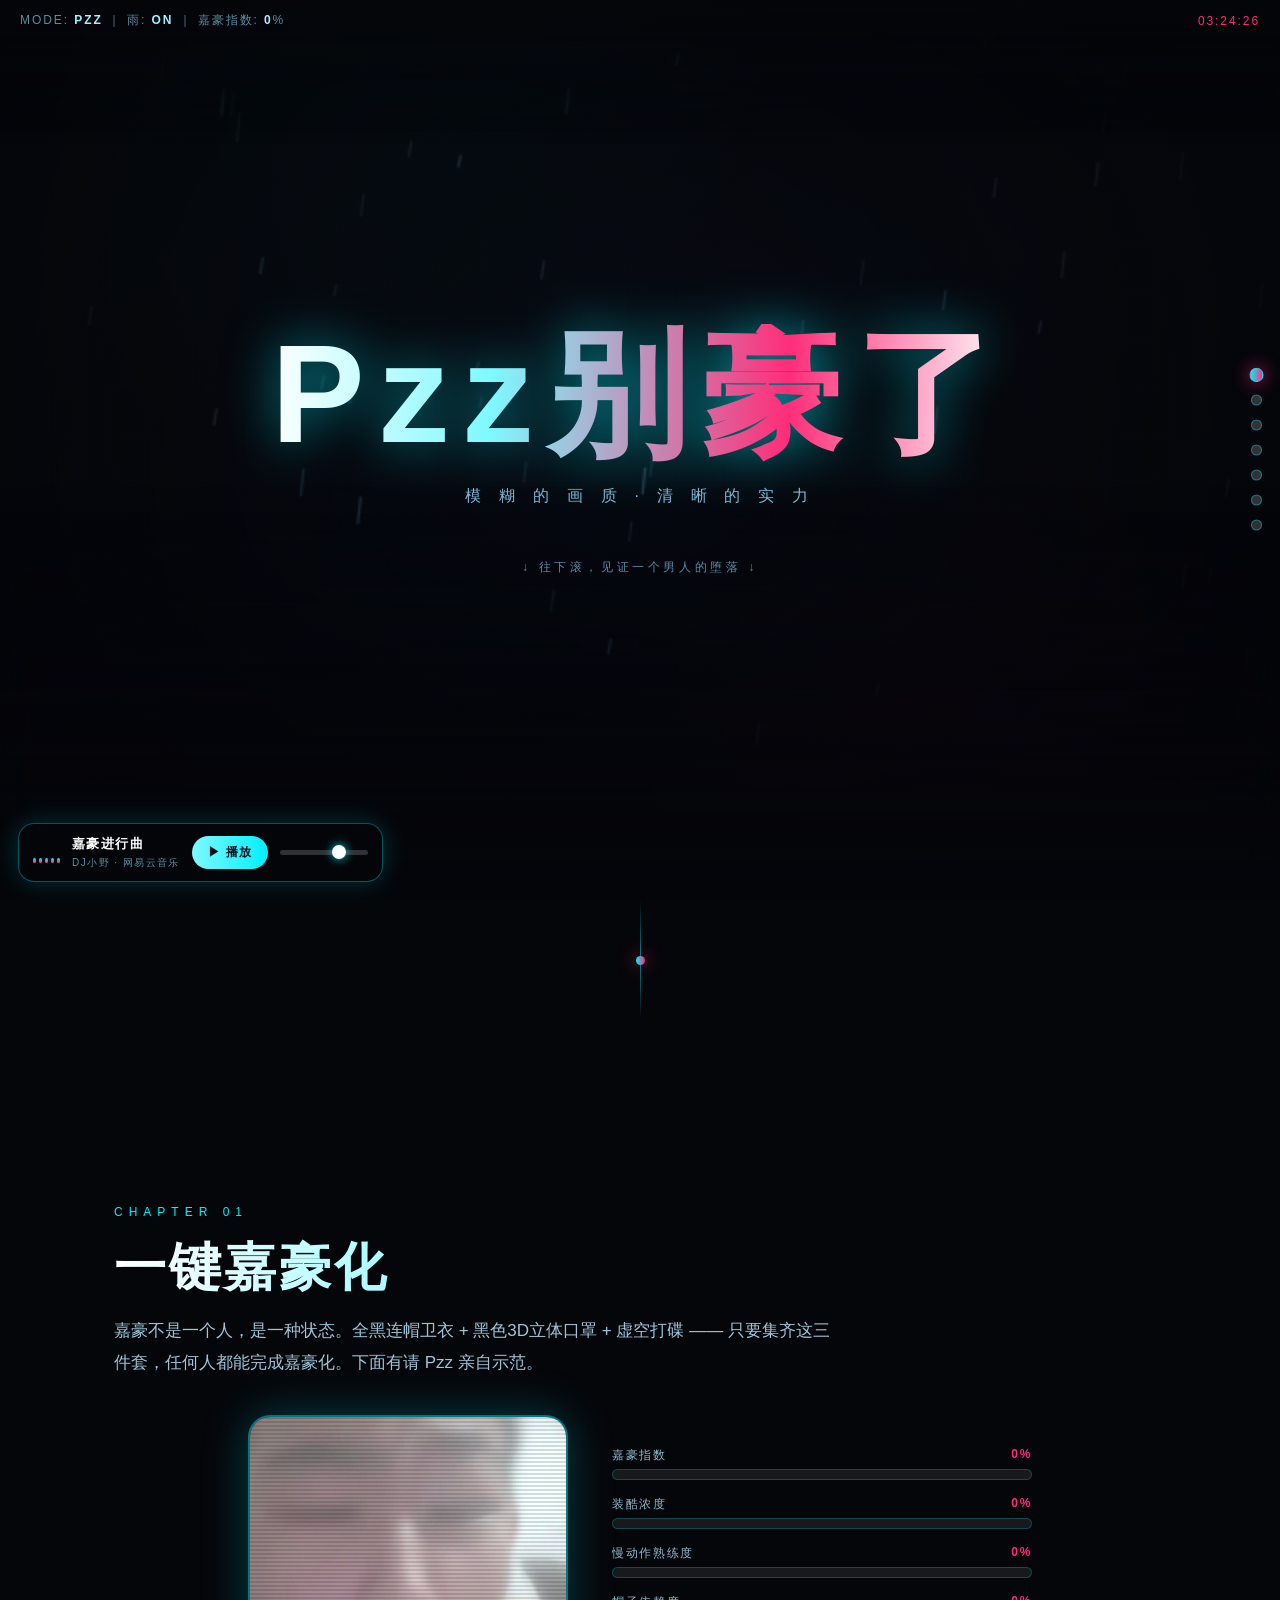
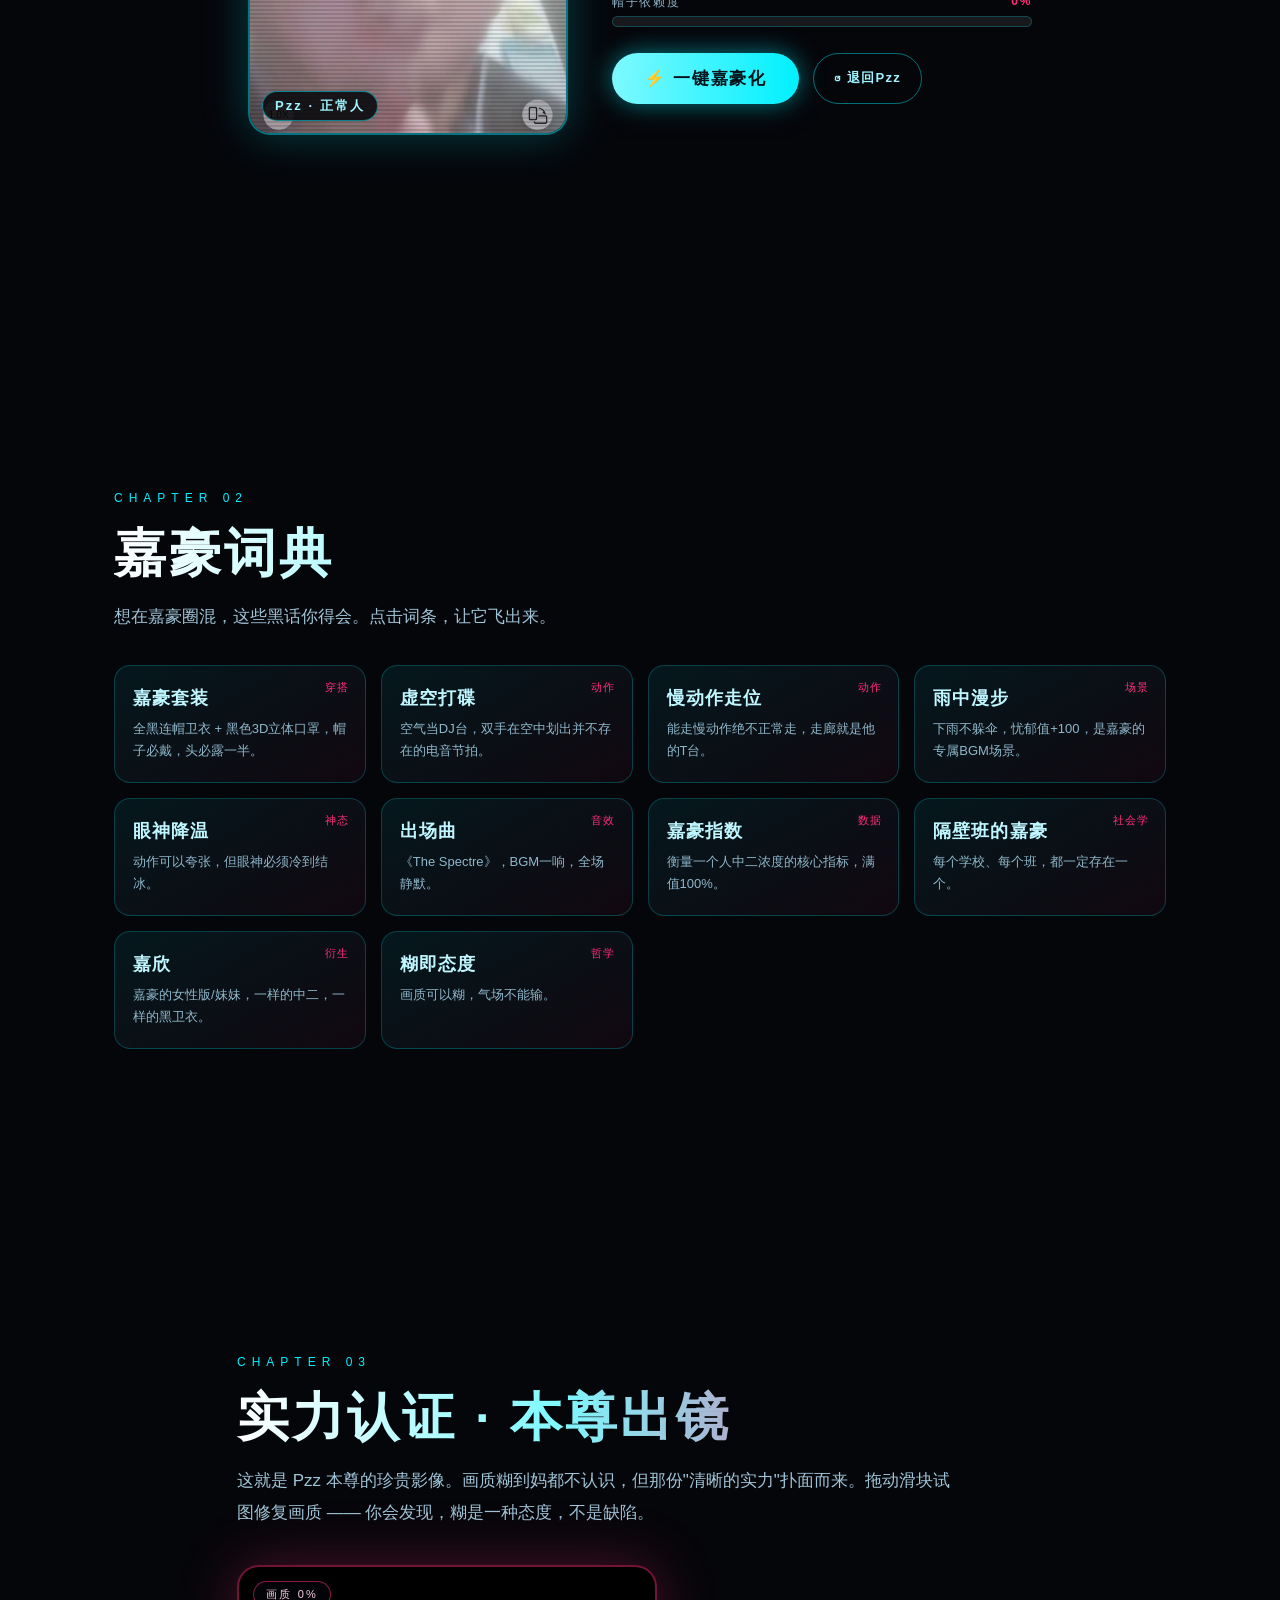
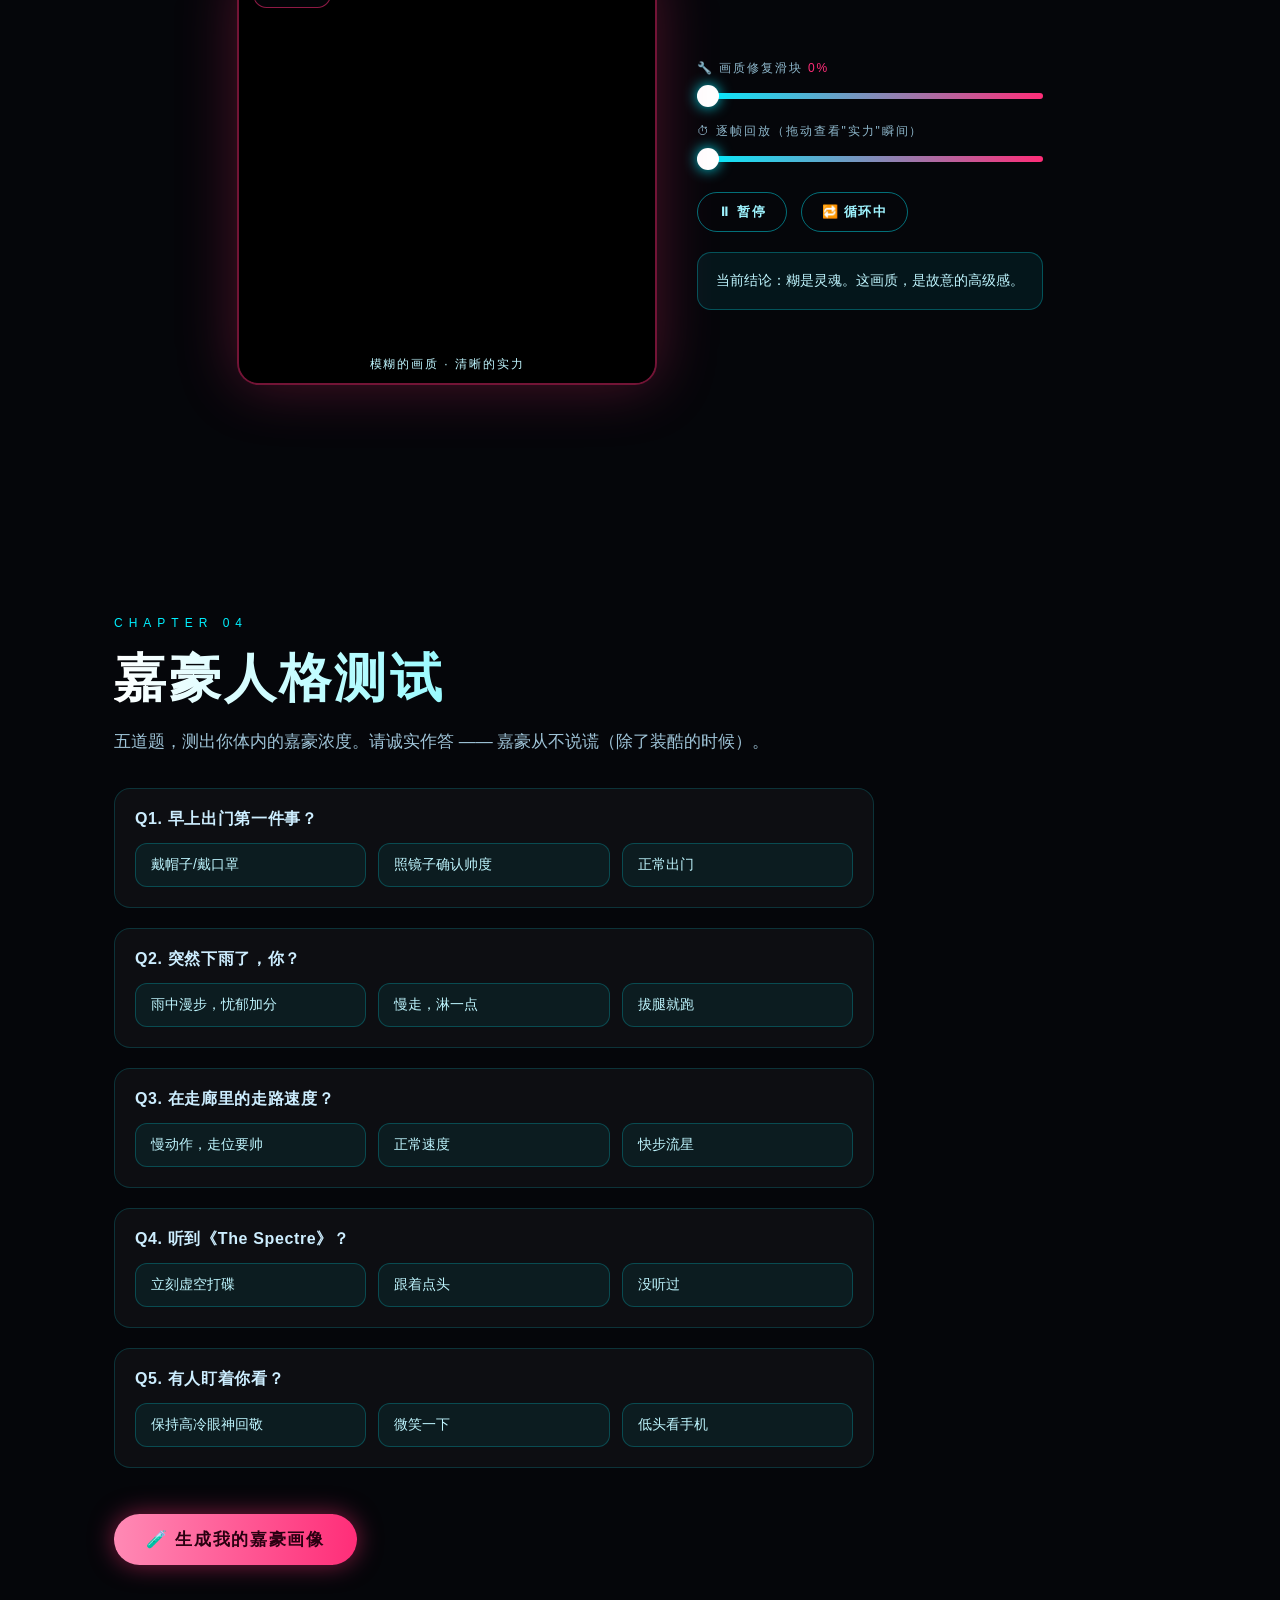
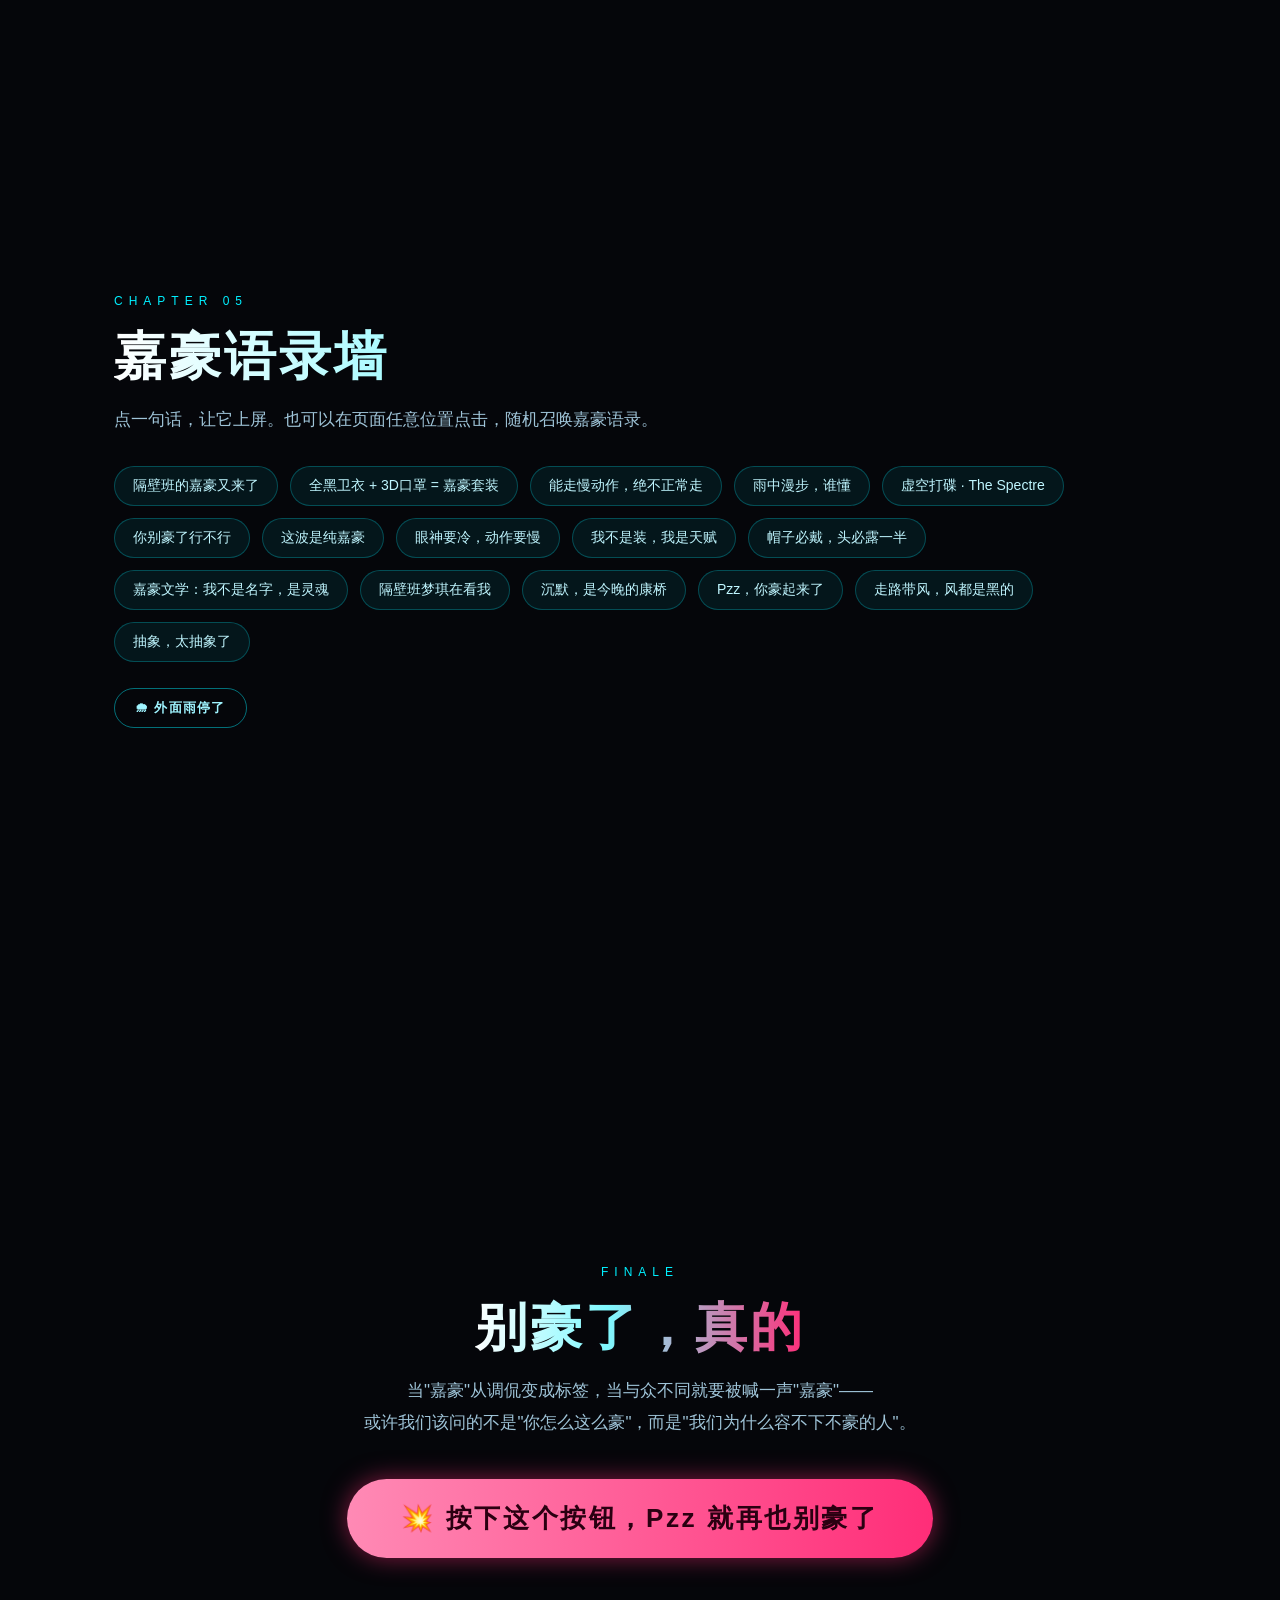
==== Pzz-Jiahao/index.html @ 188017f7 "feat(Pzz-Jiahao): 新增「Pzz别豪了」嘉豪梗互动长页 - 多章节滚动长页：封面 / 一键嘉豪化 / 嘉豪词典 / 实力认证 / 人格测试 / 语录墙 / 终章 - 核心交互：Pzz→" ====
<!DOCTYPE html>
<html lang="zh-CN">
<head>
<meta charset="UTF-8">
<meta name="viewport" content="width=device-width, initial-scale=1.0">
<title>Pzz别豪了 · 嘉豪编年史</title>
<style>
  :root{
    --neon:#00f0ff;--pink:#ff2d78;--ink:#05060a;--txt:#e8f6ff;--dim:#5c8ba3;
  }
  *{margin:0;padding:0;box-sizing:border-box;}
  html{
    scroll-behavior:smooth;
    /* clip 不产生滚动容器：避免 html+body 双重 overflow 把 body 挤窄 10px */
    overflow-x:clip;
    scrollbar-width:none;
    -ms-overflow-style:none;
  }
  body{
    background:var(--ink);color:var(--txt);
    font-family:"PingFang SC","Microsoft YaHei","Noto Sans SC",sans-serif;
    cursor:crosshair;user-select:none;-webkit-tap-highlight-color:transparent;
    overflow-x:clip;
  }
  /* 隐藏原生滚动条：右侧不再留 10px 空白，视频可铺到最边缘（进度看顶部彩条） */
  ::-webkit-scrollbar{width:0;height:0;}

  /* ---------- 全局背景 ---------- */
  #bgfx{position:fixed;inset:0;z-index:0;pointer-events:none;
    background:
      radial-gradient(900px 600px at 18% 8%, rgba(0,240,255,.10), transparent 60%),
      radial-gradient(800px 700px at 85% 92%, rgba(255,45,120,.10), transparent 60%),
      linear-gradient(160deg,#05060a,#0a0f1c 45%,#05060a);}
  #gridfx{position:fixed;inset:0;z-index:0;pointer-events:none;opacity:.22;
    background-image:
      linear-gradient(rgba(0,240,255,.08) 1px,transparent 1px),
      linear-gradient(90deg,rgba(0,240,255,.08) 1px,transparent 1px);
    background-size:48px 48px;
    -webkit-mask-image:linear-gradient(180deg,transparent,#000 30%,#000 70%,transparent);
    mask-image:linear-gradient(180deg,transparent,#000 30%,#000 70%,transparent);}
  #raincv{position:fixed;inset:0;width:100%;height:100%;z-index:2;pointer-events:none;transition:opacity 1s;}
  #raincv.hidden{opacity:0;}

  /* ---------- 顶部 HUD ---------- */
  #hud{position:fixed;top:0;left:0;right:0;z-index:60;
    display:flex;justify-content:space-between;align-items:center;
    padding:12px 20px;font-size:12px;letter-spacing:.16em;color:var(--dim);
    background:linear-gradient(rgba(5,6,10,.85),transparent);pointer-events:none;}
  #hud b{color:#9ff4ff;}
  #clock{color:var(--pink);}
  #progress{position:fixed;top:0;left:0;height:3px;z-index:61;width:0%;
    background:linear-gradient(90deg,#00f0ff,#ff2d78);box-shadow:0 0 12px var(--pink);}

  /* ---------- 右侧章节圆点导航 ---------- */
  #dotnav{position:fixed;right:18px;top:50%;transform:translateY(-50%);z-index:60;
    display:flex;flex-direction:column;gap:14px;}
  #dotnav a{width:11px;height:11px;border-radius:50%;background:rgba(255,255,255,.18);
    border:1px solid rgba(0,240,255,.4);cursor:pointer;position:relative;transition:all .3s;}
  #dotnav a:hover,#dotnav a.on{background:linear-gradient(92deg,#00f0ff,#ff2d78);
    box-shadow:0 0 14px rgba(255,45,120,.8);transform:scale(1.3);}
  #dotnav a span{position:absolute;right:22px;top:50%;transform:translateY(-50%);
    white-space:nowrap;font-size:12px;letter-spacing:.14em;color:#9ff4ff;
    background:rgba(5,6,10,.85);border:1px solid rgba(0,240,255,.35);
    padding:4px 10px;border-radius:999px;opacity:0;pointer-events:none;transition:opacity .25s;}
  #dotnav a:hover span{opacity:1;}

  /* ---------- 章节通用（吸附） ---------- */
  section{position:relative;z-index:5;padding:96px 24px;
    max-width:1100px;margin:0 auto;
    min-height:100vh;
    display:flex;flex-direction:column;justify-content:center;}
  .reveal{opacity:0;transform:translateY(28px);
    transition:opacity .6s ease,transform .6s cubic-bezier(.2,1,.3,1);}
  .reveal.on{opacity:1;transform:none;}
  .chapter{font-size:12px;letter-spacing:.5em;color:var(--neon);margin-bottom:14px;text-transform:uppercase;}
  h2{font-size:clamp(28px,5vw,52px);font-weight:900;letter-spacing:.06em;margin-bottom:12px;
    background:linear-gradient(92deg,#fff,#7ef9ff 40%,#ff2d78);-webkit-background-clip:text;background-clip:text;color:transparent;}
  .lead{color:#9fc4d8;line-height:1.9;font-size:clamp(14px,1.8vw,17px);max-width:720px;}

  /* ---------- HERO ---------- */
  #hero{max-width:none;padding:0;overflow:hidden;
    display:flex;align-items:center;justify-content:center;}
  #heroVid{position:absolute;inset:0;width:100%;height:100%;object-fit:cover;
    filter:saturate(1.35) brightness(.55);transform:scale(1.15);z-index:-2;}
  #hero::after{content:"";position:absolute;inset:0;z-index:-1;
    background:radial-gradient(circle at 50% 45%,rgba(5,6,10,.5),rgba(5,6,10,.96) 78%);}
  /* 视频下方：渐进式模糊 + 渐隐，柔和融进下一页，避免生硬切边 */
  #hero::before{content:"";position:absolute;left:0;right:0;bottom:0;height:46%;z-index:2;
    backdrop-filter:blur(16px) saturate(1.2);
    -webkit-backdrop-filter:blur(16px) saturate(1.2);
    -webkit-mask-image:linear-gradient(to bottom,transparent,rgba(0,0,0,.45) 45%,#000 100%);
    mask-image:linear-gradient(to bottom,transparent,rgba(0,0,0,.45) 45%,#000 100%);
    background:linear-gradient(transparent,rgba(5,6,10,.5) 55%,var(--ink) 100%);
    pointer-events:none;}
  /* 顶部也做一层轻微模糊收边，让 HUD 与画面衔接更自然 */
  #hero .topfade{position:absolute;left:0;right:0;top:0;height:16%;z-index:2;
    backdrop-filter:blur(8px);-webkit-backdrop-filter:blur(8px);
    -webkit-mask-image:linear-gradient(to top,transparent,#000 100%);
    mask-image:linear-gradient(to top,transparent,#000 100%);
    background:linear-gradient(rgba(5,6,10,.55),transparent);pointer-events:none;}
  .heroInner{position:relative;z-index:3;text-align:center;padding:0 20px;}
  #title{font-size:clamp(52px,11vw,140px);font-weight:900;letter-spacing:.1em;line-height:1;
    background:linear-gradient(92deg,#fff,#7ef9ff 30%,#ff2d78 70%,#fff);
    -webkit-background-clip:text;background-clip:text;color:transparent;
    filter:drop-shadow(0 0 26px rgba(0,240,255,.55));}
  #title.shake{animation:shake .3s linear 3;}
  @keyframes shake{0%{transform:translate(0)}25%{transform:translate(-8px,4px)}50%{transform:translate(6px,-5px)}75%{transform:translate(-5px,-3px)}100%{transform:translate(0)}}
  .tagline{margin-top:22px;font-size:clamp(12px,1.8vw,16px);letter-spacing:.42em;color:#7fb8d6;}
  .scrollcue{margin-top:52px;font-size:12px;letter-spacing:.3em;color:var(--dim);
    cursor:pointer;animation:bob 1.8s ease-in-out infinite;transition:color .25s;}
  .scrollcue:hover{color:#9ff4ff;}
  @keyframes bob{0%,100%{transform:translateY(0)}50%{transform:translateY(10px)}}

  /* ---------- 章节衔接带 ---------- */
  .seam{position:relative;z-index:5;height:120px;display:flex;align-items:center;justify-content:center;
    pointer-events:none;}
  .seam::before{content:"";position:absolute;top:0;bottom:0;left:50%;width:1px;
    background:linear-gradient(transparent,rgba(0,240,255,.55),transparent);}
  .seam i{position:relative;width:9px;height:9px;border-radius:50%;
    background:linear-gradient(92deg,#00f0ff,#ff2d78);
    box-shadow:0 0 18px rgba(255,45,120,.85);animation:seampulse 2.2s ease-in-out infinite;}
  @keyframes seampulse{0%,100%{transform:scale(.7);opacity:.55}50%{transform:scale(1.25);opacity:1}}

  /* ---------- 按钮 ---------- */
  button{font-family:inherit;font-size:clamp(14px,1.7vw,17px);font-weight:800;letter-spacing:.1em;
    color:#04121a;cursor:pointer;padding:14px 32px;border:none;border-radius:999px;
    background:linear-gradient(92deg,#7ef9ff,#00f0ff);
    box-shadow:0 0 24px rgba(0,240,255,.5),0 8px 24px rgba(0,0,0,.5);
    transition:transform .16s,box-shadow .25s;}
  button:hover{transform:translateY(-3px) scale(1.04);box-shadow:0 0 40px rgba(0,240,255,.85);}
  button:active{transform:scale(.96);}
  button.pink{background:linear-gradient(92deg,#ff8ab5,#ff2d78);color:#2a0011;box-shadow:0 0 24px rgba(255,45,120,.5);}
  button.ghost{background:transparent;color:#9ff4ff;border:1.5px solid rgba(0,240,255,.45);
    box-shadow:none;font-size:13px;padding:10px 20px;}
  button.ghost:hover{background:rgba(0,240,255,.1);box-shadow:0 0 16px rgba(0,240,255,.3);}
  .btns{display:flex;gap:14px;flex-wrap:wrap;margin-top:26px;}

  /* ---------- 变身舞台 ---------- */
  #stageBox{display:flex;gap:44px;flex-wrap:wrap;align-items:center;justify-content:center;margin-top:36px;}
  #portraitWrap{position:relative;width:min(64vw,320px);aspect-ratio:1/1;border-radius:22px;overflow:hidden;
    border:2px solid rgba(0,240,255,.45);background:#0a0f1c;
    box-shadow:0 0 46px rgba(0,240,255,.25),inset 0 0 40px rgba(0,0,0,.6);
    transition:transform .5s cubic-bezier(.2,1.4,.4,1);}
  #portraitWrap.hovering{transform:scale(1.03) rotate(-1deg);}
  #portraitWrap.shakeit{animation:shake .5s linear;}
  #pzz,#jiahao{position:absolute;inset:0;width:100%;height:100%;object-fit:cover;transition:opacity .35s;}
  #jiahao{opacity:0;}
  #portraitWrap.transformed #pzz{opacity:0;}
  #portraitWrap.transformed #jiahao{opacity:1;}
  #portraitWrap::after{content:"";position:absolute;inset:0;pointer-events:none;opacity:.5;
    background:repeating-linear-gradient(180deg,rgba(0,0,0,.28) 0 2px,transparent 2px 4px);}
  #scan{position:absolute;left:0;right:0;height:12%;z-index:6;opacity:0;pointer-events:none;
    background:linear-gradient(180deg,transparent,rgba(0,240,255,.6),transparent);}
  #portraitWrap.transforming #scan{opacity:1;animation:scanrun .85s linear infinite;}
  @keyframes scanrun{from{top:-14%}to{top:102%}}
  .nameplate{position:absolute;left:12px;bottom:12px;z-index:7;font-size:13px;font-weight:700;
    letter-spacing:.16em;padding:5px 12px;border-radius:999px;color:#9ff4ff;
    background:rgba(5,6,10,.85);border:1px solid rgba(0,240,255,.5);}
  #portraitWrap.transformed .nameplate{color:#ffd0e4;border-color:rgba(255,45,120,.6);box-shadow:0 0 16px rgba(255,45,120,.5);}

  #panelSide{flex:1;min-width:280px;max-width:420px;}
  .stat{margin-bottom:16px;}
  .stat .row{display:flex;justify-content:space-between;font-size:12px;letter-spacing:.14em;color:#8fb8cc;margin-bottom:5px;}
  .stat .row b{color:var(--pink);font-variant-numeric:tabular-nums;}
  .bar{height:11px;border-radius:999px;background:rgba(255,255,255,.08);border:1px solid rgba(0,240,255,.22);overflow:hidden;}
  .bar i{display:block;height:100%;width:0;border-radius:999px;background:linear-gradient(90deg,#00f0ff,#ff2d78);
    box-shadow:0 0 14px rgba(255,45,120,.6);transition:width 1.1s cubic-bezier(.2,1.2,.3,1);}

  /* ---------- 词典 ---------- */
  .dictGrid{display:grid;grid-template-columns:repeat(auto-fill,minmax(220px,1fr));gap:15px;margin-top:32px;}
  .card{position:relative;padding:20px 18px;border-radius:16px;overflow:hidden;cursor:pointer;
    background:linear-gradient(150deg,rgba(0,240,255,.08),rgba(255,45,120,.05));
    border:1px solid rgba(0,240,255,.22);transition:transform .3s,border-color .3s,box-shadow .3s;}
  .card:hover{transform:translateY(-6px);border-color:rgba(0,240,255,.7);box-shadow:0 14px 40px rgba(0,240,255,.2);}
  .card h3{font-size:18px;margin-bottom:8px;color:#bff6ff;letter-spacing:.06em;}
  .card p{font-size:13px;line-height:1.7;color:#8fb8cc;}
  .card .tag{position:absolute;top:14px;right:16px;font-size:11px;color:var(--pink);letter-spacing:.1em;}

  /* ---------- 实力认证（视频主角） ---------- */
  #power{max-width:none;}
  #power .wrap{max-width:1100px;margin:0 auto;}
  .powerGrid{display:flex;gap:40px;flex-wrap:wrap;align-items:center;justify-content:center;margin-top:36px;}
  #vidStage{position:relative;width:min(80vw,420px);aspect-ratio:1/1;border-radius:22px;overflow:hidden;
    border:2px solid rgba(255,45,120,.45);box-shadow:0 0 60px rgba(255,45,120,.28);background:#000;}
  #vidStage video{width:100%;height:100%;object-fit:cover;display:block;transition:filter .25s;}
  #vidStage .badge{position:absolute;top:14px;left:14px;z-index:4;font-size:11px;letter-spacing:.2em;
    padding:5px 12px;border-radius:999px;background:rgba(5,6,10,.75);border:1px solid rgba(255,45,120,.55);color:#ffd0e4;}
  #vidStage .blurNote{position:absolute;bottom:0;left:0;right:0;z-index:4;text-align:center;
    font-size:12px;letter-spacing:.16em;padding:10px;color:#bff6ff;background:linear-gradient(transparent,rgba(0,0,0,.9));}
  .ctrl{flex:1;min-width:280px;max-width:440px;}
  .ctrl label{display:block;font-size:12px;letter-spacing:.16em;color:#8fb8cc;margin:20px 0 8px;}
  input[type=range]{width:100%;-webkit-appearance:none;height:6px;border-radius:999px;outline:none;
    background:linear-gradient(90deg,#00f0ff,#ff2d78);}
  input[type=range]::-webkit-slider-thumb{-webkit-appearance:none;width:22px;height:22px;border-radius:50%;
    background:#fff;box-shadow:0 0 14px rgba(0,240,255,.9);cursor:pointer;}
  .verdict{margin-top:20px;padding:16px 18px;border-radius:14px;font-size:14px;line-height:1.7;
    background:rgba(0,240,255,.07);border:1px solid rgba(0,240,255,.28);color:#bff6ff;}

  /* ---------- 人格测试 ---------- */
  #quizBox{margin-top:30px;max-width:760px;}
  .q{margin-bottom:20px;padding:20px;border-radius:16px;
    background:rgba(255,255,255,.035);border:1px solid rgba(0,240,255,.16);}
  .q .qt{font-size:16px;font-weight:700;color:#cdeeff;margin-bottom:13px;letter-spacing:.04em;}
  .opts{display:flex;gap:12px;flex-wrap:wrap;}
  .opt{flex:1;min-width:140px;padding:12px 15px;border-radius:12px;cursor:pointer;font-size:14px;
    background:rgba(0,240,255,.06);border:1.5px solid rgba(0,240,255,.22);color:#bff6ff;transition:all .2s;}
  .opt:hover{background:rgba(0,240,255,.16);border-color:var(--neon);}
  .opt.sel{background:linear-gradient(92deg,#00f0ff,#ff2d78);color:#04121a;font-weight:800;border-color:transparent;}
  #quizResult{margin-top:24px;padding:26px;border-radius:18px;display:none;
    background:linear-gradient(150deg,rgba(255,45,120,.14),rgba(0,240,255,.08));
    border:1px solid rgba(255,45,120,.4);text-align:center;}
  #quizResult.show{display:block;animation:pop .5s cubic-bezier(.2,1.4,.4,1);}
  @keyframes pop{from{transform:scale(.85);opacity:0}to{transform:scale(1);opacity:1}}
  #quizResult .score{font-size:clamp(40px,8vw,72px);font-weight:900;
    background:linear-gradient(92deg,#fff,#ff2d78);-webkit-background-clip:text;background-clip:text;color:transparent;}
  #quizResult .rank{font-size:22px;font-weight:800;color:#ffd0e4;margin:6px 0 12px;}
  #quizResult .desc{font-size:14px;line-height:1.8;color:#9fc4d8;}

  /* ---------- 语录墙 ---------- */
  #wall{margin-top:30px;display:flex;flex-wrap:wrap;gap:12px;}
  .wq{padding:10px 18px;border-radius:999px;font-size:14px;cursor:pointer;
    background:rgba(0,240,255,.07);border:1px solid rgba(0,240,255,.25);color:#bff6ff;transition:all .2s;}
  .wq:hover{background:linear-gradient(92deg,#00f0ff,#ff2d78);color:#04121a;font-weight:800;transform:scale(1.06);}

  /* ---------- 终章 ---------- */
  #finale{text-align:center;align-items:center;}
  #finaleBtn{font-size:clamp(18px,3vw,26px);padding:22px 54px;}

  /* ---------- 浮动元素 ---------- */
  .quote{position:fixed;z-index:80;pointer-events:none;padding:8px 16px;border-radius:14px;white-space:nowrap;
    font-size:clamp(13px,1.7vw,17px);font-weight:700;color:#bff6ff;background:rgba(5,6,10,.92);
    border:1px solid rgba(0,240,255,.5);box-shadow:0 0 20px rgba(0,240,255,.3);
    animation:quotePop 2.6s ease forwards;}
  .quote.pink{border-color:rgba(255,45,120,.6);color:#ffd0e4;box-shadow:0 0 20px rgba(255,45,120,.35);}
  @keyframes quotePop{0%{opacity:0;transform:translate(-50%,-40%) scale(.5) rotate(var(--r));}
    14%{opacity:1;transform:translate(-50%,-50%) scale(1.08) rotate(var(--r));}
    24%{transform:translate(-50%,-50%) scale(1) rotate(var(--r));}
    80%{opacity:1;}100%{opacity:0;transform:translate(-50%,-170%) scale(.9) rotate(var(--r));}}
  .danmu{position:fixed;z-index:70;white-space:nowrap;font-weight:800;pointer-events:none;
    font-size:clamp(14px,2vw,22px);text-shadow:0 0 12px currentColor;animation:danmu linear forwards;}
  @keyframes danmu{from{transform:translateX(100vw)}to{transform:translateX(-110%)}}
  .trail{position:fixed;z-index:90;width:9px;height:9px;border-radius:50%;pointer-events:none;
    animation:trail .6s ease-out forwards;}
  @keyframes trail{to{opacity:0;transform:scale(2.6)}}
  #flash{position:fixed;inset:0;z-index:95;background:#eaffff;opacity:0;pointer-events:none;}
  #flash.go{animation:flash .55s ease;}
  @keyframes flash{0%{opacity:0}12%{opacity:.95}100%{opacity:0}}
  #toast{position:fixed;left:50%;top:76px;transform:translateX(-50%) translateY(-20px);z-index:96;
    padding:10px 22px;border-radius:999px;font-size:13px;letter-spacing:.14em;font-weight:700;
    background:rgba(5,6,10,.9);border:1px solid rgba(255,45,120,.6);color:#ffd0e4;
    opacity:0;transition:all .35s;pointer-events:none;}
  #toast.show{opacity:1;transform:translateX(-50%) translateY(0);}

  /* ---------- 音乐播放器 ---------- */
  #musicBox{position:fixed;left:18px;bottom:18px;z-index:62;display:flex;align-items:center;gap:12px;
    padding:10px 14px;border-radius:16px;background:rgba(5,6,10,.94);
    border:1px solid rgba(0,240,255,.35);box-shadow:0 0 26px rgba(0,240,255,.2);}
  #musicBox .mtxt{font-size:12px;letter-spacing:.12em;line-height:1.5;color:#9ff4ff;}
  #musicBox .mtxt b{display:block;color:#fff;font-size:13px;}
  #musicBox .mtxt small{color:var(--dim);font-size:10px;}
  #musicBtn{font-size:12px;padding:8px 16px;letter-spacing:.1em;box-shadow:none;}
  #eq{display:flex;align-items:flex-end;gap:3px;height:22px;}
  #eq i{width:3px;height:5px;background:linear-gradient(#00f0ff,#ff2d78);border-radius:2px;transition:height .12s;}
  #bgm{display:none;}
  #musicBox.hint{animation:mpulse 1.6s ease-in-out infinite;}
  @keyframes mpulse{0%,100%{box-shadow:0 0 26px rgba(0,240,255,.2)}
    50%{box-shadow:0 0 44px rgba(255,45,120,.75)}}
  #vol{width:88px;-webkit-appearance:none;appearance:none;height:5px;border-radius:999px;
    background:rgba(255,255,255,.18);outline:none;cursor:pointer;}
  #vol::-webkit-slider-thumb{-webkit-appearance:none;width:14px;height:14px;border-radius:50%;
    background:#fff;box-shadow:0 0 10px rgba(0,240,255,.9);cursor:pointer;}
  @media (max-width:600px){
    #musicBox .mtxt{display:none;}
    #dotnav{right:10px;}
    section{padding:84px 16px;}
  }
</style>
</head>
<body>

<div id="bgfx"></div>
<div id="gridfx"></div>
<canvas id="raincv"></canvas>
<div id="progress"></div>
<div id="hud">
  <div>MODE: <b id="modeTxt">PZZ</b> ｜ 雨: <b id="rainTxt">ON</b> ｜ 嘉豪指数: <b id="hudMeter">0</b>%</div>
  <div><span id="clock">--:--:--</span></div>
</div>

<!-- 右侧章节导航 -->
<nav id="dotnav">
  <a data-t="hero"><span>封面</span></a>
  <a data-t="chapter1"><span>01 一键嘉豪化</span></a>
  <a data-t="chapter2"><span>02 嘉豪词典</span></a>
  <a data-t="power"><span>03 实力认证</span></a>
  <a data-t="chapter4"><span>04 人格测试</span></a>
  <a data-t="chapter6"><span>05 语录墙</span></a>
  <a data-t="finale"><span>终章 别豪了</span></a>
</nav>

<!-- 音乐播放器 -->
<div id="musicBox">
  <div id="eq"><i></i><i></i><i></i><i></i><i></i></div>
  <div class="mtxt"><b>嘉豪进行曲</b><small>DJ小野 · 网易云音乐</small></div>
  <button id="musicBtn">▶ 播放</button>
  <input type="range" id="vol" min="0" max="100" value="70">
  <audio id="bgm" src="嘉豪进行曲.mp3" loop preload="auto"></audio>
</div>

<!-- ============ HERO ============ -->
<section id="hero">
  <video id="heroVid" src="模糊的画质，清晰的的实力.mp4" autoplay muted loop playsinline></video>
  <div class="topfade"></div>
  <div class="heroInner">
    <h1 id="title">Pzz别豪了</h1>
    <div class="tagline">模 糊 的 画 质 · 清 晰 的 实 力</div>
    <div class="scrollcue" id="scrollCue">↓ 往下滚，见证一个男人的堕落 ↓</div>
  </div>
</section>

<!-- 封面与第一章的衔接带 -->
<div class="seam"><i></i></div>

<!-- ============ 第1章 变身 ============ -->
<section id="chapter1" class="reveal">
  <div class="chapter">Chapter 01</div>
  <h2>一键嘉豪化</h2>
  <p class="lead">嘉豪不是一个人，是一种状态。全黑连帽卫衣 + 黑色3D立体口罩 + 虚空打碟 —— 只要集齐这三件套，任何人都能完成嘉豪化。下面有请 Pzz 亲自示范。</p>

  <div id="stageBox">
    <div id="portraitWrap">
      <div id="scan"></div>
      <img id="pzz" src="Pzz.jpg" alt="Pzz">
      <img id="jiahao" src="嘉豪.png" alt="嘉豪">
      <div class="nameplate" id="nameplate">Pzz · 正常人</div>
    </div>

    <div id="panelSide">
      <div class="stat"><div class="row"><span>嘉豪指数</span><b><span id="m1">0</span>%</b></div><div class="bar"><i id="b1"></i></div></div>
      <div class="stat"><div class="row"><span>装酷浓度</span><b><span id="m2">0</span>%</b></div><div class="bar"><i id="b2"></i></div></div>
      <div class="stat"><div class="row"><span>慢动作熟练度</span><b><span id="m3">0</span>%</b></div><div class="bar"><i id="b3"></i></div></div>
      <div class="stat"><div class="row"><span>帽子依赖度</span><b><span id="m4">0</span>%</b></div><div class="bar"><i id="b4"></i></div></div>
      <div class="btns">
        <button id="transformBtn">⚡ 一键嘉豪化</button>
        <button id="resetBtn" class="ghost">↺ 退回Pzz</button>
      </div>
    </div>
  </div>
</section>

<!-- ============ 第2章 词典 ============ -->
<section id="chapter2" class="reveal">
  <div class="chapter">Chapter 02</div>
  <h2>嘉豪词典</h2>
  <p class="lead">想在嘉豪圈混，这些黑话你得会。点击词条，让它飞出来。</p>
  <div class="dictGrid" id="dictGrid"></div>
</section>

<!-- ============ 第3章 实力认证 ============ -->
<section id="power">
  <div class="wrap reveal">
    <div class="chapter">Chapter 03</div>
    <h2>实力认证 · 本尊出镜</h2>
    <p class="lead">这就是 Pzz 本尊的珍贵影像。画质糊到妈都不认识，但那份"清晰的实力"扑面而来。拖动滑块试图修复画质 —— 你会发现，糊是一种态度，不是缺陷。</p>

    <div class="powerGrid">
      <div id="vidStage">
        <div class="badge" id="qualityBadge">画质 0%</div>
        <video id="mainVid" src="模糊的画质，清晰的的实力.mp4" muted loop playsinline></video>
        <div class="blurNote" id="blurNote">模糊的画质 · 清晰的实力</div>
      </div>

      <div class="ctrl">
        <label>🔧 画质修复滑块 <span id="fixVal" style="color:#ff2d78">0%</span></label>
        <input type="range" id="fixSlider" min="0" max="100" value="0">
        <label>⏱ 逐帧回放（拖动查看"实力"瞬间）</label>
        <input type="range" id="scrub" min="0" max="100" value="0">
        <div class="btns">
          <button class="ghost" id="playPause">⏸ 暂停</button>
          <button class="ghost" id="loopBtn">🔁 循环中</button>
        </div>
        <div class="verdict" id="verdict">当前结论：画质虽糊，气场全开。建议直接封神。</div>
      </div>
    </div>
  </div>
</section>

<!-- ============ 第4章 人格测试 ============ -->
<section id="chapter4" class="reveal">
  <div class="chapter">Chapter 04</div>
  <h2>嘉豪人格测试</h2>
  <p class="lead">五道题，测出你体内的嘉豪浓度。请诚实作答 —— 嘉豪从不说谎（除了装酷的时候）。</p>
  <div id="quizBox"></div>
  <div class="btns"><button id="quizBtn" class="pink">🧪 生成我的嘉豪画像</button></div>
  <div id="quizResult"></div>
</section>

<!-- ============ 第5章 语录墙 ============ -->
<section id="chapter6" class="reveal">
  <div class="chapter">Chapter 05</div>
  <h2>嘉豪语录墙</h2>
  <p class="lead">点一句话，让它上屏。也可以在页面任意位置点击，随机召唤嘉豪语录。</p>
  <div id="wall"></div>
  <div class="btns"><button id="rainBtn" class="ghost">🌧 外面雨停了</button></div>
</section>

<!-- ============ 终章 ============ -->
<section id="finale" class="reveal">
  <div class="chapter">Finale</div>
  <h2>别豪了，真的</h2>
  <p class="lead" style="margin:0 auto;">当"嘉豪"从调侃变成标签，当与众不同就要被喊一声"嘉豪"——<br>或许我们该问的不是"你怎么这么豪"，而是"我们为什么容不下不豪的人"。</p>
  <div class="btns" style="justify-content:center;margin-top:40px;">
    <button id="finaleBtn" class="pink">💥 按下这个按钮，Pzz 就再也别豪了</button>
  </div>
</section>

<div id="flash"></div>
<div id="toast"></div>

<script>
/* ============ 工具 ============ */
const $ = s => document.querySelector(s);
const rnd = a => a[Math.floor(Math.random()*a.length)];
function toast(t){const e=$('#toast');e.textContent=t;e.classList.add('show');clearTimeout(e._t);e._t=setTimeout(()=>e.classList.remove('show'),2000);}

/* ============ 雨 ============ */
const raincv = $('#raincv'), rctx = raincv.getContext('2d');
let drops=[], rainOn=true;
const RAIN_S=0.5; /* 半分辨率渲染，像素量降到 1/4 */
function sizeRain(){
  raincv.width=Math.max(1,Math.floor(innerWidth*RAIN_S));
  raincv.height=Math.max(1,Math.floor(innerHeight*RAIN_S));
  drops=Array.from({length:Math.floor(raincv.width/11)},()=>({x:Math.random()*raincv.width,y:Math.random()*raincv.height,
    l:5+Math.random()*10,v:3+Math.random()*5,o:.15+Math.random()*.5}));}
sizeRain();addEventListener('resize',sizeRain);
let lastRain=0;
function drawRain(t){
  requestAnimationFrame(drawRain);
  if(document.hidden)return;
  if(t-lastRain<33)return; /* 约 30fps，绘制量减半 */
  lastRain=t;
  rctx.clearRect(0,0,raincv.width,raincv.height);
  if(rainOn){rctx.lineWidth=1.2;
    for(const d of drops){rctx.strokeStyle=`rgba(150,220,255,${d.o})`;rctx.beginPath();
      rctx.moveTo(d.x,d.y);rctx.lineTo(d.x-1.4,d.y+d.l);rctx.stroke();
      d.y+=d.v;d.x-=.7;if(d.y>raincv.height){d.y=-20;d.x=Math.random()*raincv.width;}}}
}
requestAnimationFrame(drawRain);

/* ============ 语录 ============ */
const QUOTES=["隔壁班的嘉豪又来了","全黑卫衣 + 3D口罩 = 嘉豪套装","能走慢动作，绝不正常走","雨中漫步，谁懂",
  "虚空打碟 · The Spectre","你别豪了行不行","这波是纯嘉豪","眼神要冷，动作要慢","我不是装，我是天赋",
  "帽子必戴，头必露一半","嘉豪文学：我不是名字，是灵魂","隔壁班梦琪在看我","沉默，是今晚的康桥",
  "Pzz，你豪起来了","走路带风，风都是黑的","抽象，太抽象了","这很嘉豪","低调，我是低调的嘉豪",
  "BGM一响，全场静默","我是光，我是电，我是嘉豪","糊是一种态度","清晰的实力，模糊的人生"];
const PINK_QUOTES=["嘉欣路过，表示很赞","妹妹嘉欣上线了","嘉豪嘉欣，绝配","梦琪：嘉豪你慢点走","别豪了，真的别豪了"];
function spawnQuote(text,x,y,pink){
  const el=document.createElement('div');el.className='quote'+(pink?' pink':'');el.textContent=text;
  el.style.left=x+'px';el.style.top=y+'px';el.style.setProperty('--r',(Math.random()*14-7).toFixed(1)+'deg');
  document.body.appendChild(el);
  const all=document.body.getElementsByClassName('quote');
  while(all.length>30)all[0].remove();
  setTimeout(()=>el.remove(),2600);}

/* ============ 状态 ============ */
let isJiahao=false, meter=0, clickStreak=0, streakTimer=null, keyBuf='';
function setMeter(v){meter=Math.max(0,Math.min(100,v));$('#hudMeter').textContent=Math.round(meter);}

/* ============ 滚动进度 + reveal + 圆点导航 ============ */
let progTick=false;
const progEl=$('#progress');
addEventListener('scroll',()=>{
  if(progTick)return;progTick=true;
  requestAnimationFrame(()=>{
    const h=document.documentElement;
    progEl.style.width=(h.scrollTop/(h.scrollHeight-h.clientHeight)*100)+'%';
    progTick=false;
  });
},{passive:true});

/* Hero 滚动淡出 + 下滑引导，与第一章自然衔接 */
const heroInner=$('.heroInner'), scrollCue=$('#scrollCue');
let heroTick=false;
addEventListener('scroll',()=>{
  if(heroTick)return;heroTick=true;
  requestAnimationFrame(()=>{
    const y=window.scrollY, h=innerHeight;
    if(y<h*1.1){
      const p=Math.min(1,y/(h*0.85));
      heroInner.style.opacity=String(1-p);
      heroInner.style.transform='translateY('+(y*0.3).toFixed(1)+'px)';
    }
    heroTick=false;
  });
},{passive:true});
scrollCue.onclick=()=>{const t=$('#chapter1');if(t)t.scrollIntoView({behavior:'smooth',block:'start'});};

const io=new IntersectionObserver(es=>es.forEach(e=>{if(e.isIntersecting)e.target.classList.add('on');}),{threshold:.12});
document.querySelectorAll('.reveal').forEach(e=>io.observe(e));

const dots=[...document.querySelectorAll('#dotnav a')];
dots.forEach(a=>a.onclick=e=>{e.preventDefault();
  const t=document.getElementById(a.dataset.t);if(t)t.scrollIntoView({behavior:'smooth',block:'start'});});
const secObs=new IntersectionObserver(es=>es.forEach(e=>{
  if(e.isIntersecting){
    dots.forEach(a=>a.classList.toggle('on',a.dataset.t===e.target.id));
  }
}),{rootMargin:'-45% 0px -45% 0px',threshold:0});
document.querySelectorAll('section').forEach(s=>secObs.observe(s));

/* 已移除吸附逻辑：改为完全自由滚动，靠右侧圆点导航跳转 */

/* ============ 变身 ============ */
const wrap=$('#portraitWrap');
const STATS=[['#m1','#b1',100],['#m2','#b2',92],['#m3','#b3',88],['#m4','#b4',96]];
function setStats(p){STATS.forEach(([n,b,mx])=>{const v=Math.round(mx*p);$(n).textContent=v;$(b).style.width=v+'%';});}
setStats(0);
function transform(){
  if(isJiahao)return;isJiahao=true;
  wrap.classList.add('transforming');
  $('#flash').classList.add('go');setTimeout(()=>$('#flash').classList.remove('go'),600);
  $('#title').classList.add('shake');wrap.classList.add('shakeit');
  setTimeout(()=>{$('#title').classList.remove('shake');wrap.classList.remove('shakeit');},900);
  let s=0;const t=setInterval(()=>{s++;setStats(s/25);setMeter(s*4);
    if(s>=25){clearInterval(t);wrap.classList.remove('transforming');wrap.classList.add('transformed');
      $('#nameplate').textContent='嘉豪 · 装酷中';$('#modeTxt').textContent='JIAHAO';
      $('#transformBtn').textContent='💥 已经豪了';danmuBurst();boom();toast('嘉豪化完成 ✅');}},36);
  ["启动嘉豪化…","加载全黑卫衣…","佩戴3D口罩…","眼神降温中…","慢动作模块加载…","嘉豪化完成 ✅"]
    .forEach((x,i)=>setTimeout(()=>spawnQuote(x,innerWidth/2,innerHeight/2+(i%2?30:-30),i>3),i*360));
}
function boom(){for(let i=0;i<26;i++)setTimeout(()=>{const a=Math.random()*Math.PI*2,r=120+Math.random()*260;
  spawnQuote(["嘉豪!","豪!","Pzz别豪了","抽象","中二"][i%5],innerWidth/2+Math.cos(a)*r,innerHeight/2+Math.sin(a)*r,i%2===0);},i*45);}
function reset(){if(!isJiahao)return;isJiahao=false;wrap.classList.remove('transformed');
  $('#nameplate').textContent='Pzz · 正常人';$('#modeTxt').textContent='PZZ';
  $('#transformBtn').textContent='⚡ 一键嘉豪化';setStats(0);setMeter(0);
  $('#flash').classList.add('go');setTimeout(()=>$('#flash').classList.remove('go'),600);
  spawnQuote('Pzz 回归正常人',innerWidth/2,innerHeight/2);}
$('#transformBtn').onclick=e=>{e.stopPropagation();isJiahao?reset():transform();};
$('#resetBtn').onclick=e=>{e.stopPropagation();reset();};
wrap.addEventListener('mouseenter',()=>wrap.classList.add('hovering'));
wrap.addEventListener('mouseleave',()=>wrap.classList.remove('hovering'));
wrap.onclick=e=>{e.stopPropagation();
  if(!isJiahao)spawnQuote('还没豪呢，点那个按钮',e.clientX,e.clientY);
  else{spawnQuote('别戳了，再戳就抽象了',e.clientX,e.clientY,true);
    wrap.classList.add('shakeit');setTimeout(()=>wrap.classList.remove('shakeit'),500);}};

/* ============ 词典 ============ */
const DICT=[
  ['嘉豪套装','全黑连帽卫衣 + 黑色3D立体口罩，帽子必戴，头必露一半。','穿搭'],
  ['虚空打碟','空气当DJ台，双手在空中划出并不存在的电音节拍。','动作'],
  ['慢动作走位','能走慢动作绝不正常走，走廊就是他的T台。','动作'],
  ['雨中漫步','下雨不躲伞，忧郁值+100，是嘉豪的专属BGM场景。','场景'],
  ['眼神降温','动作可以夸张，但眼神必须冷到结冰。','神态'],
  ['出场曲','《The Spectre》，BGM一响，全场静默。','音效'],
  ['嘉豪指数','衡量一个人中二浓度的核心指标，满值100%。','数据'],
  ['隔壁班的嘉豪','每个学校、每个班，都一定存在一个。','社会学'],
  ['嘉欣','嘉豪的女性版/妹妹，一样的中二，一样的黑卫衣。','衍生'],
  ['糊即态度','画质可以糊，气场不能输。','哲学']
];
const dg=$('#dictGrid');
DICT.forEach(([t,d,tag],i)=>{
  const c=document.createElement('div');c.className='card';
  c.innerHTML=`<div class="tag">${tag}</div><h3>${t}</h3><p>${d}</p>`;
  c.onclick=e=>{e.stopPropagation();spawnQuote(t,e.clientX,e.clientY,i%2===0);};
  dg.appendChild(c);
});

/* ============ 实力认证（视频全程静音） ============ */
const mainVid=$('#mainVid');
mainVid.muted=true;
mainVid.play().catch(()=>{});
const fixSlider=$('#fixSlider');
function applyFix(){
  const v=+fixSlider.value;
  const blur=(1-v/100)*14;
  mainVid.style.filter=`blur(${blur}px) saturate(${1+v/100*.4}) contrast(${1+v/100*.3})`;
  $('#fixVal').textContent=v+'%';
  $('#qualityBadge').textContent='画质 '+v+'%';
  $('#verdict').textContent =
    v<25 ? '当前结论：糊是灵魂。这画质，是故意的高级感。' :
    v<60 ? '当前结论：稍微清晰了一点，但"实力"依然盖过画质。' :
    v<95 ? '当前结论：画质提升中…你确定要看清吗？可能承受不住。' :
           '当前结论：警告！画质已清晰，实力过于耀眼，请佩戴护目镜。';
  if(v>=95)toast('⚠️ 画质过高，实力外溢！');
}
fixSlider.oninput=applyFix;applyFix();
const scrub=$('#scrub');
scrub.oninput=()=>{if(mainVid.duration)mainVid.currentTime=mainVid.duration*scrub.value/100;};
mainVid.addEventListener('timeupdate',()=>{if(mainVid.duration)scrub.value=mainVid.currentTime/mainVid.duration*100;});
let mainVidUserPaused=false;
$('#playPause').onclick=e=>{e.stopPropagation();
  if(mainVid.paused){mainVidUserPaused=false;mainVid.play();e.target.textContent='⏸ 暂停';}
  else{mainVidUserPaused=true;mainVid.pause();e.target.textContent='▶ 播放';}};
let looping=true;
$('#loopBtn').onclick=e=>{e.stopPropagation();looping=!looping;mainVid.loop=looping;
  e.target.textContent=looping?'🔁 循环中':'➡ 单次';};

/* ============ 人格测试 ============ */
const QUIZ=[
  {q:'早上出门第一件事？',o:[['戴帽子/戴口罩',3],['照镜子确认帅度',2],['正常出门',0]]},
  {q:'突然下雨了，你？',o:[['雨中漫步，忧郁加分',3],['慢走，淋一点',1],['拔腿就跑',0]]},
  {q:'在走廊里的走路速度？',o:[['慢动作，走位要帅',3],['正常速度',1],['快步流星',0]]},
  {q:'听到《The Spectre》？',o:[['立刻虚空打碟',3],['跟着点头',1],['没听过',0]]},
  {q:'有人盯着你看？',o:[['保持高冷眼神回敬',3],['微笑一下',1],['低头看手机',0]]}
];
const ans=new Array(QUIZ.length).fill(null);
const qb=$('#quizBox');
QUIZ.forEach((item,qi)=>{
  const d=document.createElement('div');d.className='q';
  d.innerHTML=`<div class="qt">Q${qi+1}. ${item.q}</div>`;
  const ow=document.createElement('div');ow.className='opts';
  item.o.forEach(([txt,pt])=>{
    const o=document.createElement('div');o.className='opt';o.textContent=txt;
    o.onclick=e=>{e.stopPropagation();
      ow.querySelectorAll('.opt').forEach(x=>x.classList.remove('sel'));
      o.classList.add('sel');ans[qi]=pt;};
    ow.appendChild(o);
  });
  d.appendChild(ow);qb.appendChild(d);
});
$('#quizBtn').onclick=e=>{e.stopPropagation();
  if(ans.includes(null)){toast('还有题没答呢，嘉豪不能半途而废');return;}
  const score=ans.reduce((a,b)=>a+b,0);
  const ranks=[
    [0,3,'正常人 · Pzz','你体内几乎没有嘉豪基因。恭喜你，你还能正常走路、正常说话、正常撑伞。','#7ef9ff'],
    [4,7,'半个嘉豪','你偶尔抽象，偶尔正常。属于"被点名会害羞，但心里有点爽"的类型。','#9ff4ff'],
    [8,11,'标准嘉豪','帽子已经焊在头上了。建议检查一下你的衣柜，是不是全是黑色。','#ffd0e4'],
    [12,15,'嘉豪本体','别豪了。你不是在装酷，你就是酷本身（但别人觉得你抽象）。','#ff2d78']
  ];
  const r=ranks.find(x=>score>=x[0]&&score<=x[1]);
  const el=$('#quizResult');
  el.innerHTML=`<div class="score">${score}/15</div><div class="rank" style="color:${r[3]}">${r[2]}</div><div class="desc">${r[1]}</div>`;
  el.classList.add('show');
  el.scrollIntoView({behavior:'smooth',block:'center'});
  setMeter(Math.round(score/15*100));
  if(score>=12&&!isJiahao)setTimeout(transform,400);
  toast('嘉豪浓度：'+Math.round(score/15*100)+'%');
};

/* ============ 语录墙 ============ */
const wall=$('#wall');
QUOTES.slice(0,16).forEach(t=>{
  const b=document.createElement('div');b.className='wq';b.textContent=t;
  b.onclick=e=>{e.stopPropagation();
    const d=document.createElement('div');d.className='danmu';d.textContent=t;
    d.style.color=rnd(['#00f0ff','#ff2d78','#9ff4ff','#ffd0e4','#7ef9ff']);
    d.style.top=(Math.random()*70+15)+'vh';d.style.animationDuration=(4.5+Math.random()*3)+'s';
    document.body.appendChild(d);setTimeout(()=>d.remove(),8000);
    setMeter(meter+3);};
  wall.appendChild(b);
});

/* ============ 雨停按钮 ============ */
const rainBtn=$('#rainBtn');
rainBtn.onclick=e=>{e.stopPropagation();rainOn=!rainOn;
  raincv.classList.toggle('hidden',!rainOn);
  rainBtn.textContent=rainOn?'🌧 外面雨停了':'☔ 让他淋雨';
  $('#rainTxt').textContent=rainOn?'ON':'OFF';
  if(!rainOn){spawnQuote('雨停了，快回教室吧嘉豪',innerWidth/2,innerHeight*.3,true);setMeter(Math.max(0,meter-25));}
  else spawnQuote('雨中漫步，谁懂',innerWidth/2,innerHeight*.3);};

/* ============ 全局点击 / 尾迹 / 弹幕 ============ */
document.addEventListener('click',e=>{
  if(e.target.closest('button')||e.target.closest('.opt')||e.target.closest('.card')||e.target.closest('.wq')||e.target.closest('#dotnav'))return;
  const pink=Math.random()<.3;
  spawnQuote(rnd(pink?PINK_QUOTES:QUOTES),e.clientX,e.clientY,pink);
  if(isJiahao)setMeter(meter+4);
  clickStreak++;clearTimeout(streakTimer);streakTimer=setTimeout(()=>clickStreak=0,1200);
  if(clickStreak>=5){clickStreak=0;virtualDJ();}
});
document.addEventListener('mousemove',e=>{
  if(Math.random()>.8)return;
  const t=document.createElement('div');t.className='trail';
  t.style.left=(e.clientX-4)+'px';t.style.top=(e.clientY-4)+'px';
  t.style.background=Math.random()<.3?'#ff2d78':'#00f0ff';
  t.style.boxShadow='0 0 12px '+t.style.background;
  document.body.appendChild(t);setTimeout(()=>t.remove(),520);
},{passive:true});
const DANMU=["Pzz别豪了","隔壁班的嘉豪","虚空打碟","雨中漫步","慢动作走位","全黑卫衣","3D口罩","中二之魂",
  "抽象大师","嘉豪嘉豪嘉豪","别豪了求你了","The Spectre","眼神降温","装酷失败","嘉欣在看","糊即态度"];
function danmuBurst(){for(let i=0;i<18;i++)setTimeout(()=>{
  const d=document.createElement('div');d.className='danmu';d.textContent=rnd(DANMU);
  d.style.color=rnd(['#00f0ff','#ff2d78','#9ff4ff','#ffd0e4','#7ef9ff']);
  d.style.top=(Math.random()*80+8)+'vh';d.style.animationDuration=(4.5+Math.random()*3.5)+'s';
  document.body.appendChild(d);setTimeout(()=>d.remove(),8500);},i*180);}
function virtualDJ(){
  let n=0;const iv=setInterval(()=>{document.body.style.filter=`hue-rotate(${n*40}deg) saturate(${1+n*.15})`;
    spawnQuote(rnd(['♪ The Spectre ♪','虚空打碟!','左手右手一个慢动作','DJ Pzz!']),
      innerWidth/2+(Math.random()*400-200),innerHeight/2+(Math.random()*300-150),n%2===0);
    n++;if(n>12){clearInterval(iv);document.body.style.filter='';}},110);
  if(isJiahao)setMeter(100);
}

/* ============ 音乐：《嘉豪进行曲》- DJ小野（本地音频，稳定播放） ============ */
const bgm=$('#bgm'), musicBtn=$('#musicBtn'), musicBox=$('#musicBox'), vol=$('#vol');
bgm.volume=0.7;
const eqBars=[...document.querySelectorAll('#eq i')];
let eqTimer=null, eqRAF=null, audioCtx=null, analyser=null, dataArr=null, srcNode=null;

function eqStop(){clearInterval(eqTimer);eqTimer=null;cancelAnimationFrame(eqRAF);eqRAF=null;}
function eqFake(on){
  eqStop();
  if(on)eqTimer=setInterval(()=>eqBars.forEach(b=>b.style.height=(4+Math.random()*18)+'px'),120);
  else eqBars.forEach(b=>b.style.height='5px');
}
function eqReal(){
  eqStop();
  if(!analyser){eqFake(true);return;}
  const arr=dataArr;
  (function loop(){
    analyser.getByteFrequencyData(arr);
    eqBars.forEach((b,i)=>{
      const idx=Math.floor(i/eqBars.length*arr.length*0.75);
      b.style.height=Math.max(4,arr[idx]/255*22)+'px';
    });
    eqRAF=requestAnimationFrame(loop);
  })();
}
function initAnalyser(){
  if(analyser)return;
  // file:// 下 Web Audio 可能输出静音，直接跳过用假均衡器
  if(location.protocol==='file:')return;
  try{
    audioCtx=new (window.AudioContext||window.webkitAudioContext)();
    srcNode=audioCtx.createMediaElementSource(bgm);
    analyser=audioCtx.createAnalyser();analyser.fftSize=64;
    dataArr=new Uint8Array(analyser.frequencyBinCount);
    srcNode.connect(analyser);analyser.connect(audioCtx.destination);
  }catch(err){analyser=null;}
}
function playMusic(){
  initAnalyser();
  if(audioCtx&&audioCtx.state==='suspended')audioCtx.resume();
  bgm.play().then(()=>{
    musicBtn.textContent='⏸ 暂停';
    musicBox.classList.remove('hint');
    analyser?eqReal():eqFake(true);
  }).catch(()=>{
    musicBtn.textContent='▶ 播放';
    toast('浏览器拦截了自动播放，再点一下播放键');
  });
}
function pauseMusic(){bgm.pause();}
musicBtn.onclick=e=>{e.stopPropagation();bgm.paused?playMusic():pauseMusic();};
vol.oninput=()=>{bgm.volume=+vol.value/100;};
bgm.addEventListener('play',()=>{musicBtn.textContent='⏸ 暂停';});
bgm.addEventListener('pause',()=>{musicBtn.textContent='▶ 播放';eqFake(false);});

/* 首次交互自动开始播放（浏览器要求用户手势） */
function autoMusic(){if(bgm.paused)playMusic();}
addEventListener('pointerdown',autoMusic,{once:true});
addEventListener('keydown',autoMusic,{once:true});
setTimeout(()=>{if(bgm.paused)musicBox.classList.add('hint');},1500);

/* ============ 键盘彩蛋 ============ */
document.addEventListener('keydown',e=>{
  if(e.key.length!==1)return;
  keyBuf=(keyBuf+e.key.toLowerCase()).slice(-6);
  if(keyBuf==='jiahao'){keyBuf='';secret();}
});
function secret(){
  $('#flash').classList.add('go');setTimeout(()=>$('#flash').classList.remove('go'),600);
  for(let i=0;i<40;i++)setTimeout(()=>spawnQuote(rnd(['嘉','豪','J','H','豪!']),
    Math.random()*innerWidth,Math.random()*innerHeight,i%2===0),i*40);
  setMeter(100);if(!isJiahao)transform();
  setTimeout(()=>{spawnQuote('🎉 解锁隐藏成就：嘉豪本体',innerWidth/2,innerHeight/2,true);toast('🏆 隐藏成就：嘉豪本体');},900);
}

/* ============ 终章 ============ */
$('#finaleBtn').onclick=e=>{e.stopPropagation();
  $('#flash').classList.add('go');setTimeout(()=>$('#flash').classList.remove('go'),600);
  for(let i=0;i<30;i++)setTimeout(()=>spawnQuote(rnd(['别豪了','真的别豪了','Pzz!','回归正常','做你自己']),
    Math.random()*innerWidth,Math.random()*innerHeight,i%2===0),i*50);
  document.querySelectorAll('.danmu').forEach(d=>d.remove());
  if(isJiahao)setTimeout(reset,900);
  toast('Pzz 终于别豪了。世界安静了。');
};

/* ============ 视频离开视口自动暂停（省解码 / 合成开销） ============ */
const heroVid=$('#heroVid');
const vidObs=new IntersectionObserver(es=>es.forEach(en=>{
  const v=en.target;
  if(en.isIntersecting){
    if(v===heroVid||!mainVidUserPaused)v.play().catch(()=>{});
  }else v.pause();
}),{threshold:.02});
vidObs.observe(heroVid);vidObs.observe(mainVid);

/* ============ 时钟 ============ */
(function tick(){const d=new Date();
  $('#clock').textContent=[d.getHours(),d.getMinutes(),d.getSeconds()].map(n=>String(n).padStart(2,'0')).join(':');
  setTimeout(tick,1000);})();

/* 开场 */
setTimeout(()=>spawnQuote('往下滚，见证一个男人的堕落',innerWidth/2,innerHeight*.8),900);
</script>
</body>
</html>
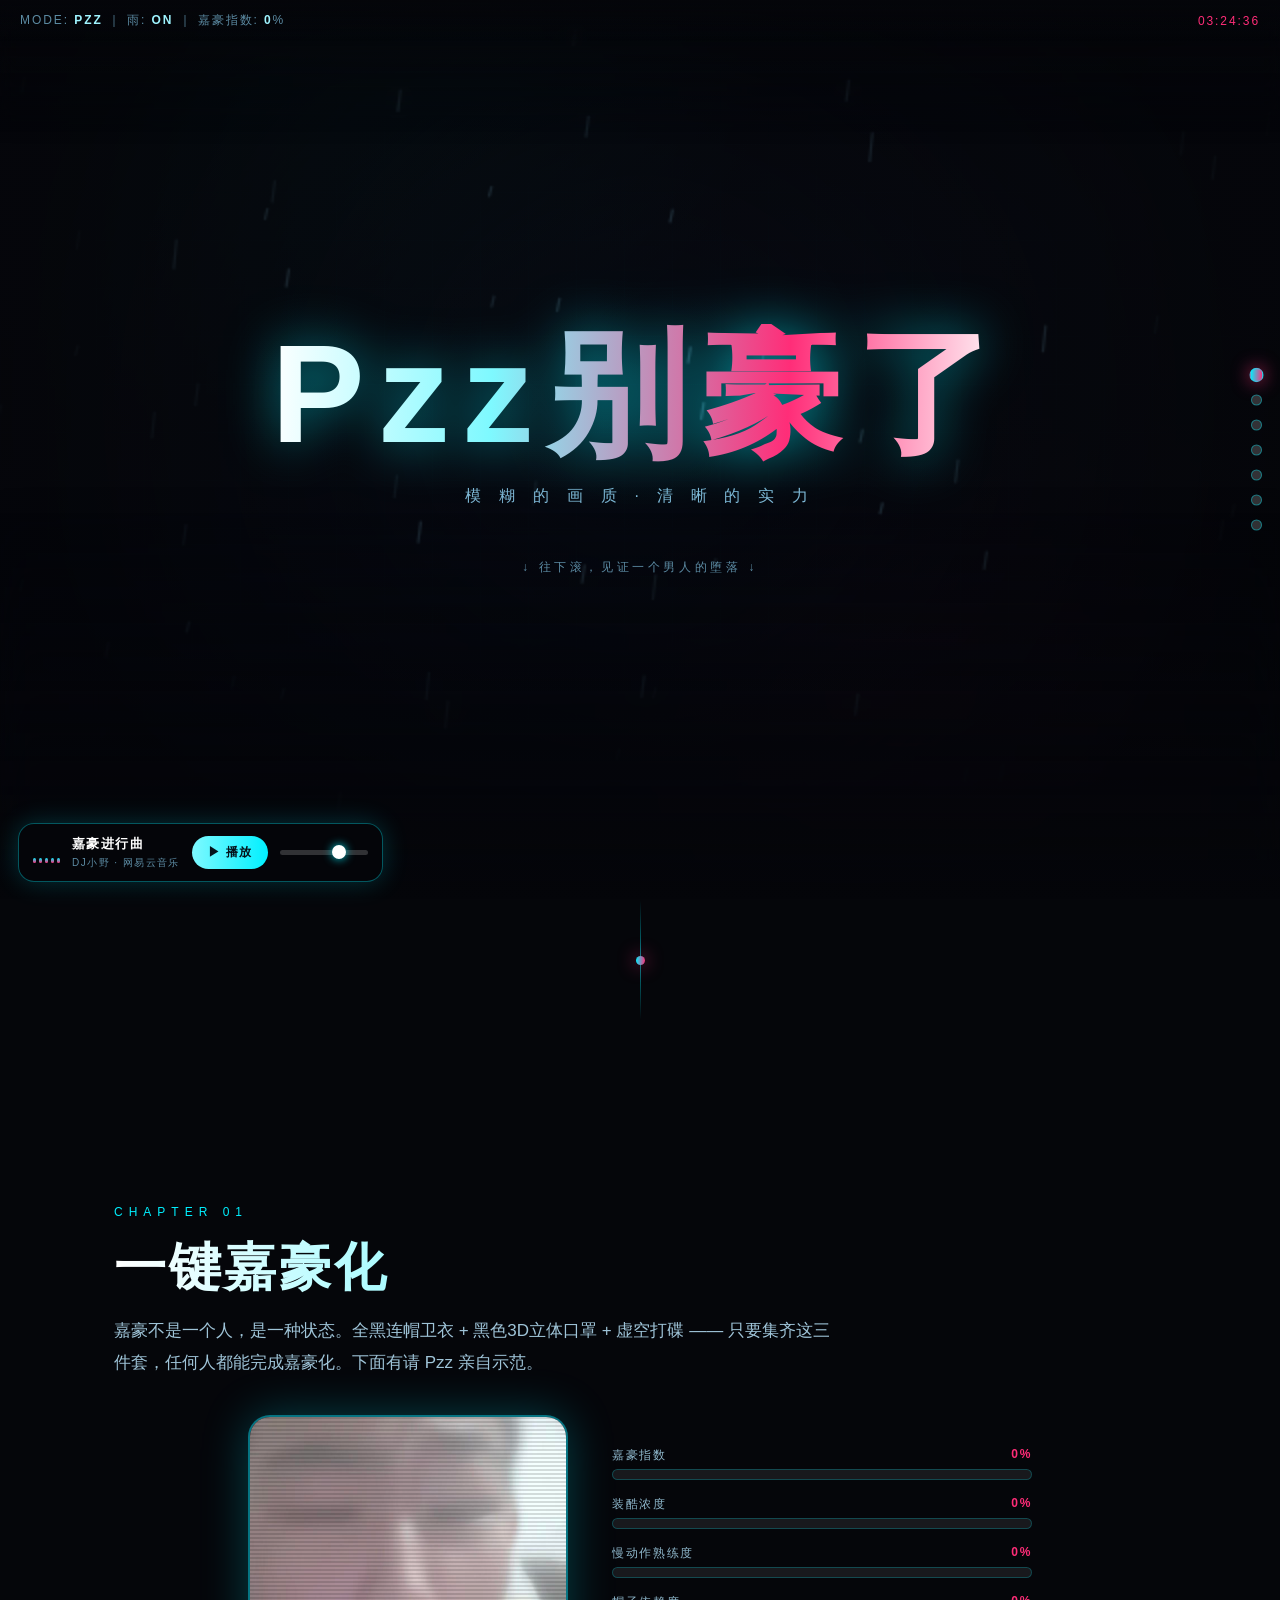
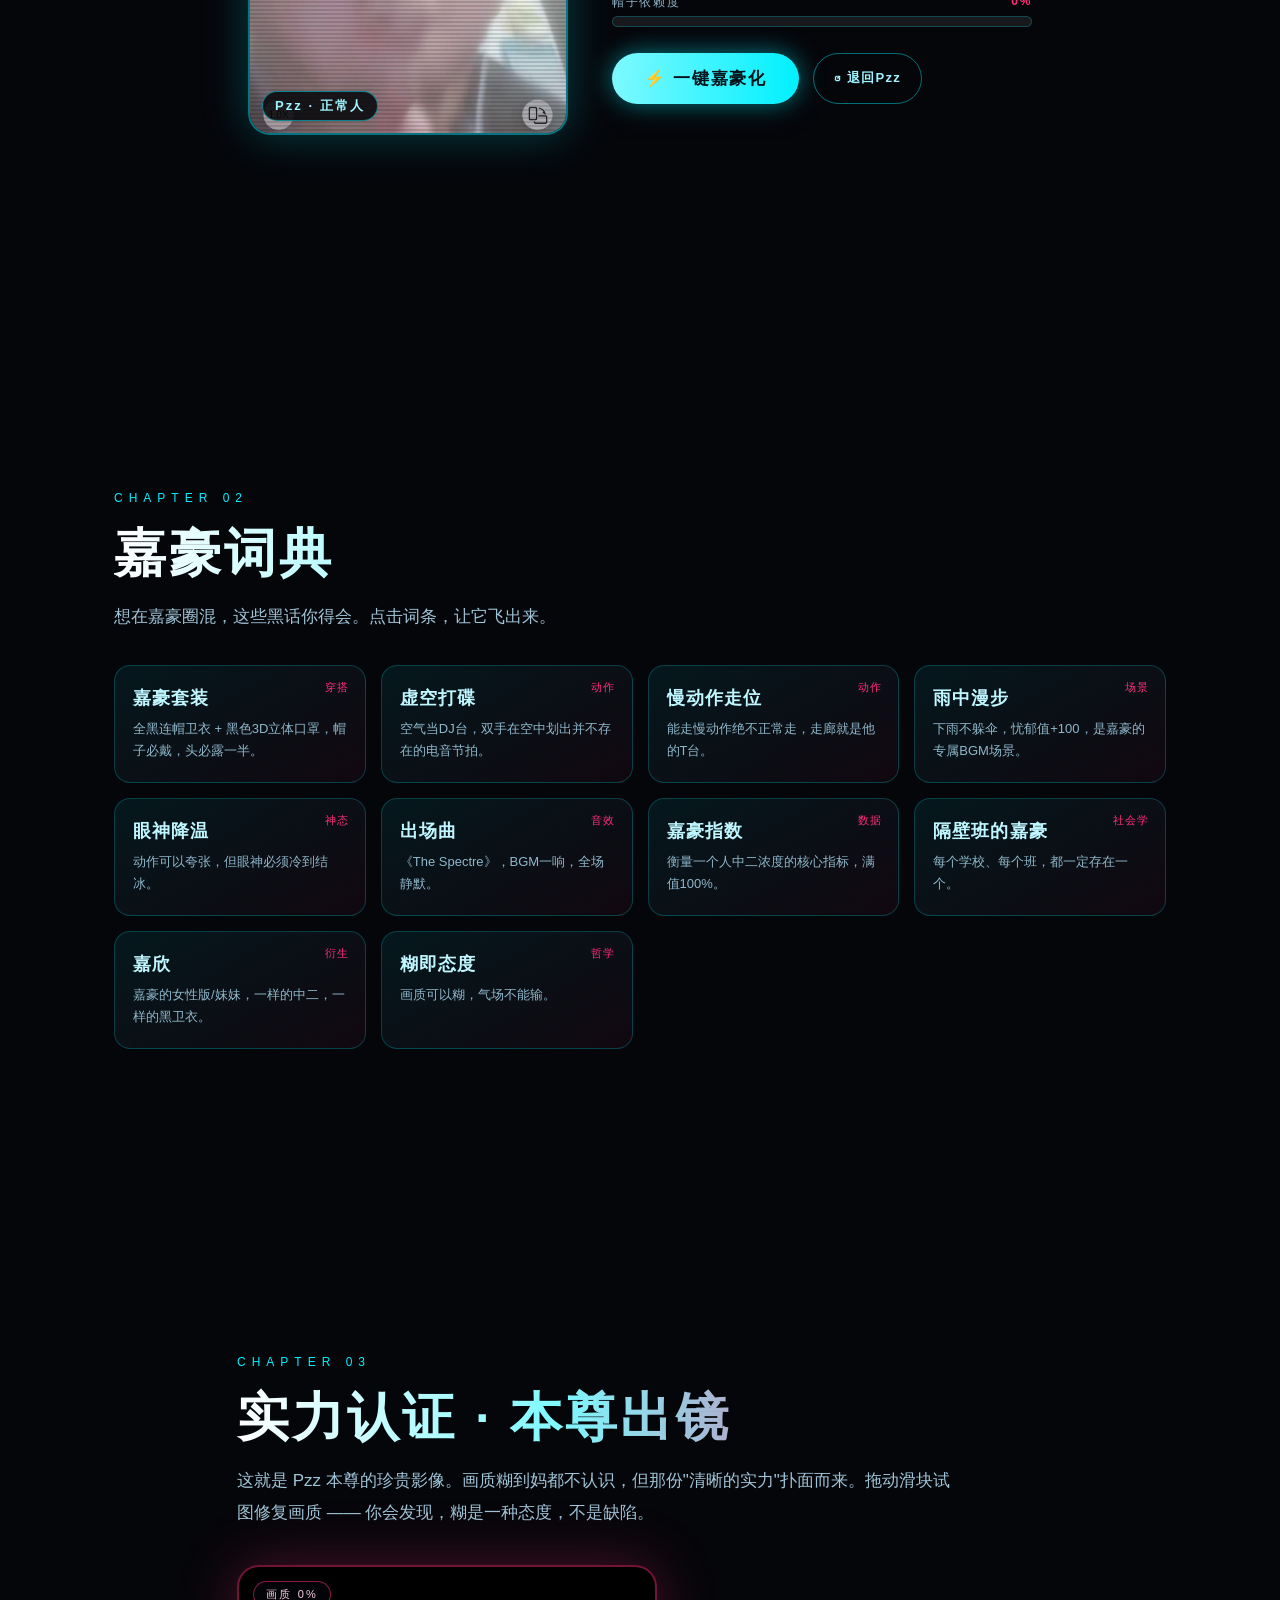
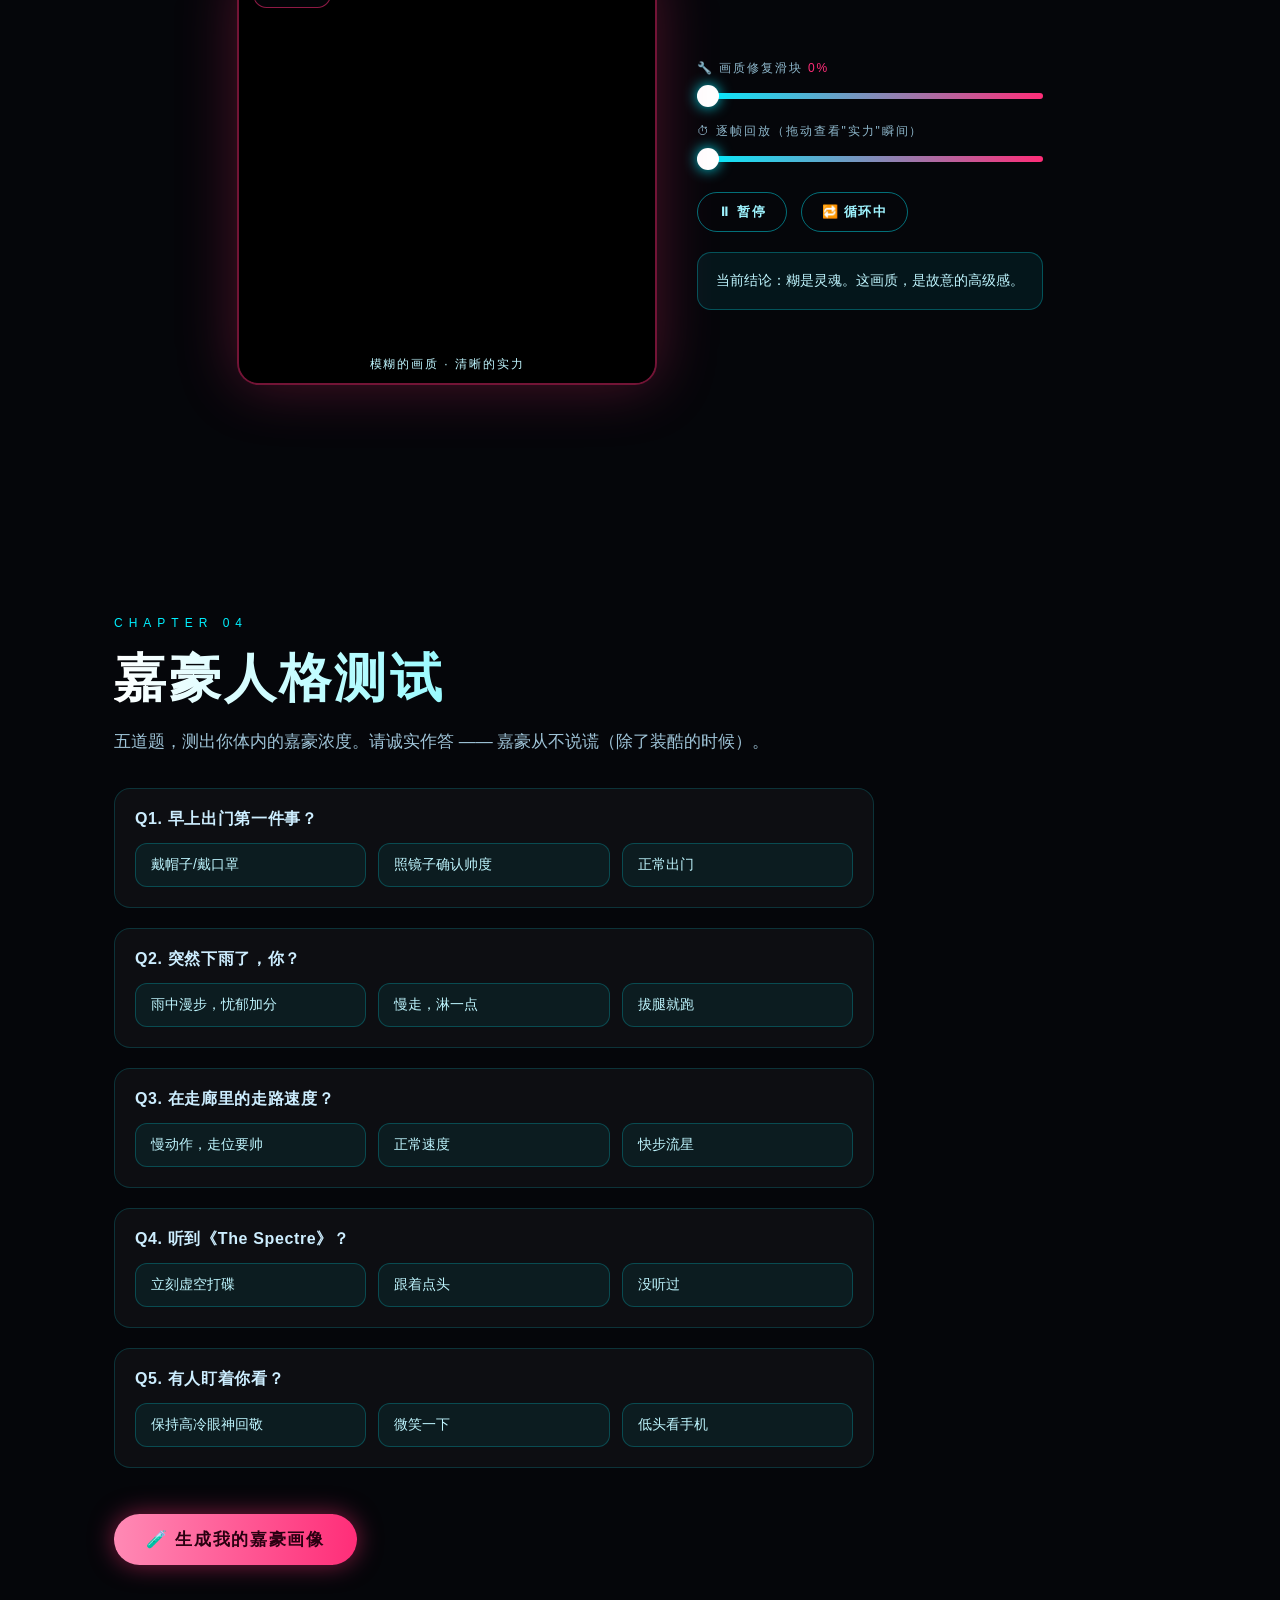
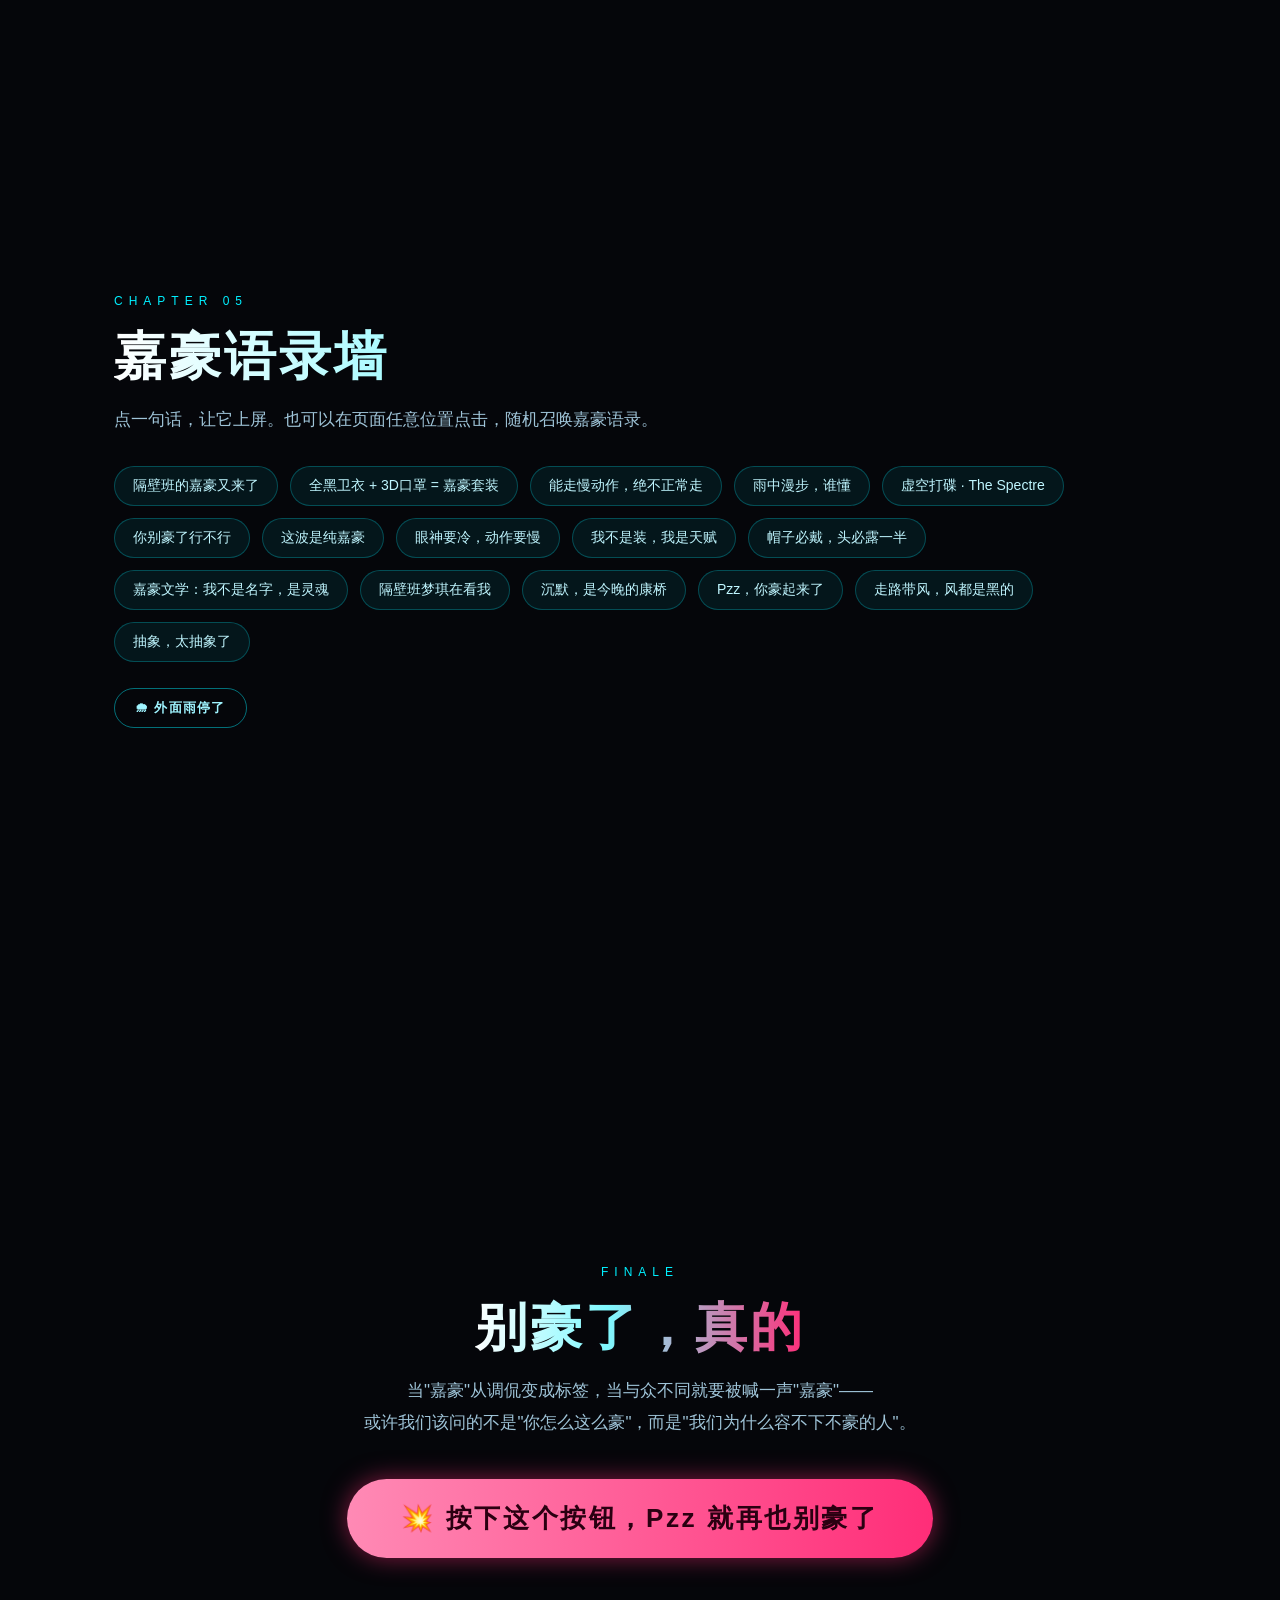
==== commit 7e798e0d: "fix(Pzz-Jiahao): 压缩嘉豪图并改用 ASCII 资源名，解决线上加载不出 - 嘉豪.png 1920x2176 / 3.1MB → jiahao.jpg 880x997 / 33KB（" ====
--- a/Pzz-Jiahao/index.html
+++ b/Pzz-Jiahao/index.html
@@ -304,12 +304,12 @@
   <div class="mtxt"><b>嘉豪进行曲</b><small>DJ小野 · 网易云音乐</small></div>
   <button id="musicBtn">▶ 播放</button>
   <input type="range" id="vol" min="0" max="100" value="70">
-  <audio id="bgm" src="嘉豪进行曲.mp3" loop preload="auto"></audio>
+  <audio id="bgm" src="bgm.mp3" loop preload="metadata"></audio>
 </div>
 
 <!-- ============ HERO ============ -->
 <section id="hero">
-  <video id="heroVid" src="模糊的画质，清晰的的实力.mp4" autoplay muted loop playsinline></video>
+  <video id="heroVid" src="video.mp4" autoplay muted loop playsinline></video>
   <div class="topfade"></div>
   <div class="heroInner">
     <h1 id="title">Pzz别豪了</h1>
@@ -330,8 +330,8 @@
   <div id="stageBox">
     <div id="portraitWrap">
       <div id="scan"></div>
-      <img id="pzz" src="Pzz.jpg" alt="Pzz">
-      <img id="jiahao" src="嘉豪.png" alt="嘉豪">
+      <img id="pzz" src="Pzz.jpg" alt="Pzz" decoding="async">
+      <img id="jiahao" src="jiahao.jpg" alt="嘉豪" decoding="async">
       <div class="nameplate" id="nameplate">Pzz · 正常人</div>
     </div>
 
@@ -366,7 +366,7 @@
     <div class="powerGrid">
       <div id="vidStage">
         <div class="badge" id="qualityBadge">画质 0%</div>
-        <video id="mainVid" src="模糊的画质，清晰的的实力.mp4" muted loop playsinline></video>
+        <video id="mainVid" src="video.mp4" muted loop playsinline></video>
         <div class="blurNote" id="blurNote">模糊的画质 · 清晰的实力</div>
       </div>
 
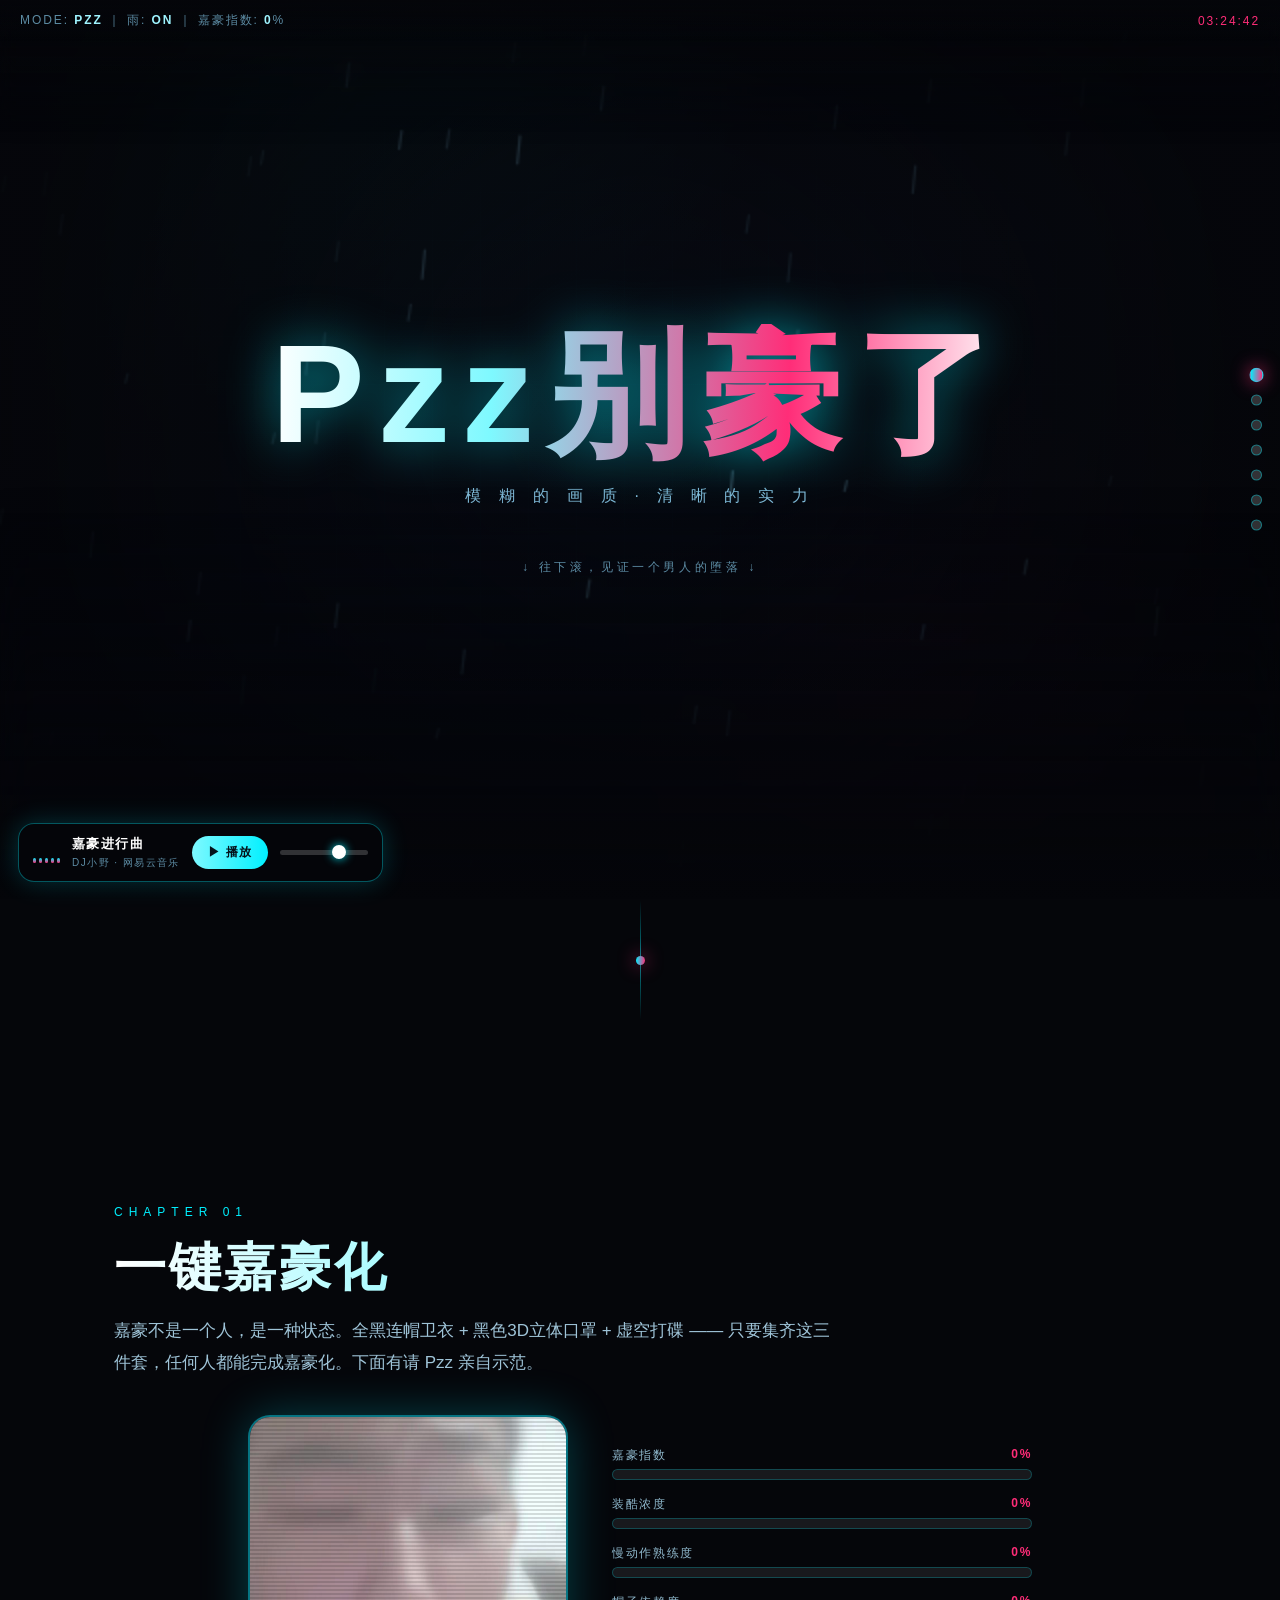
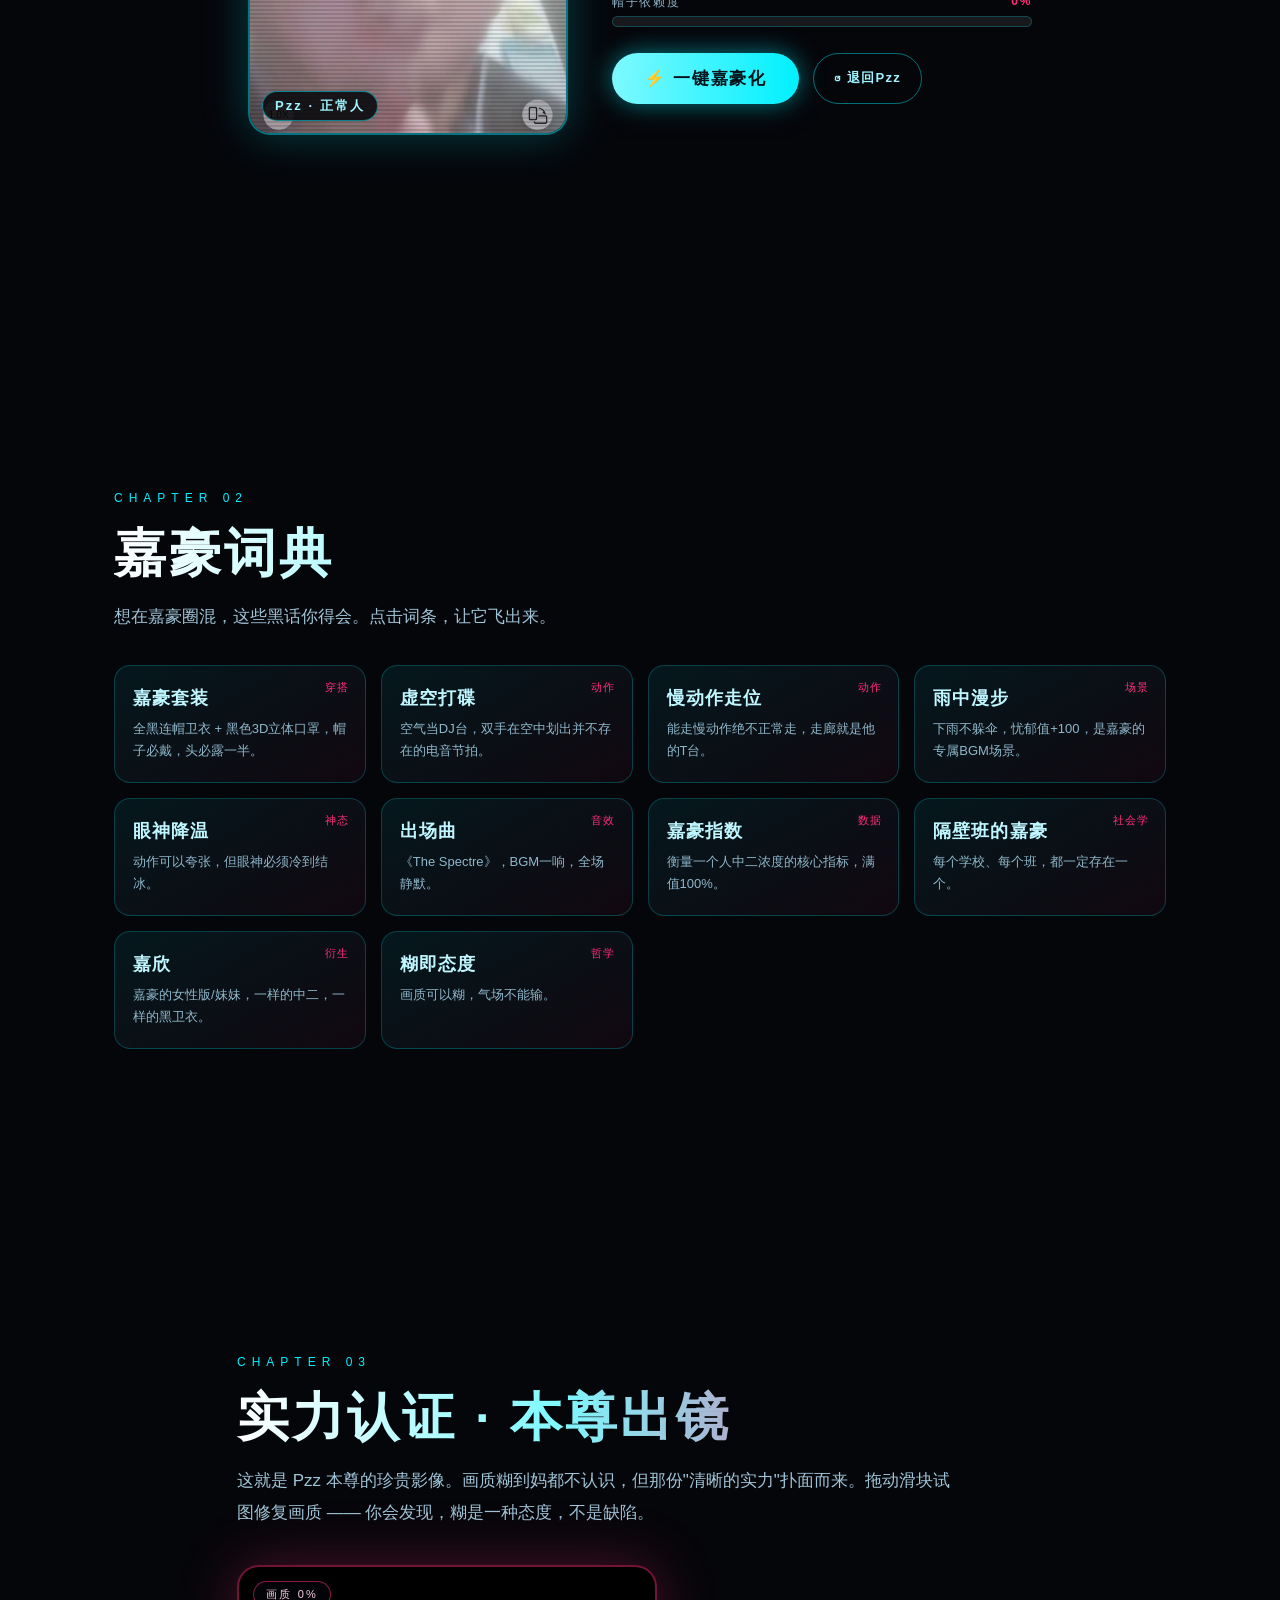
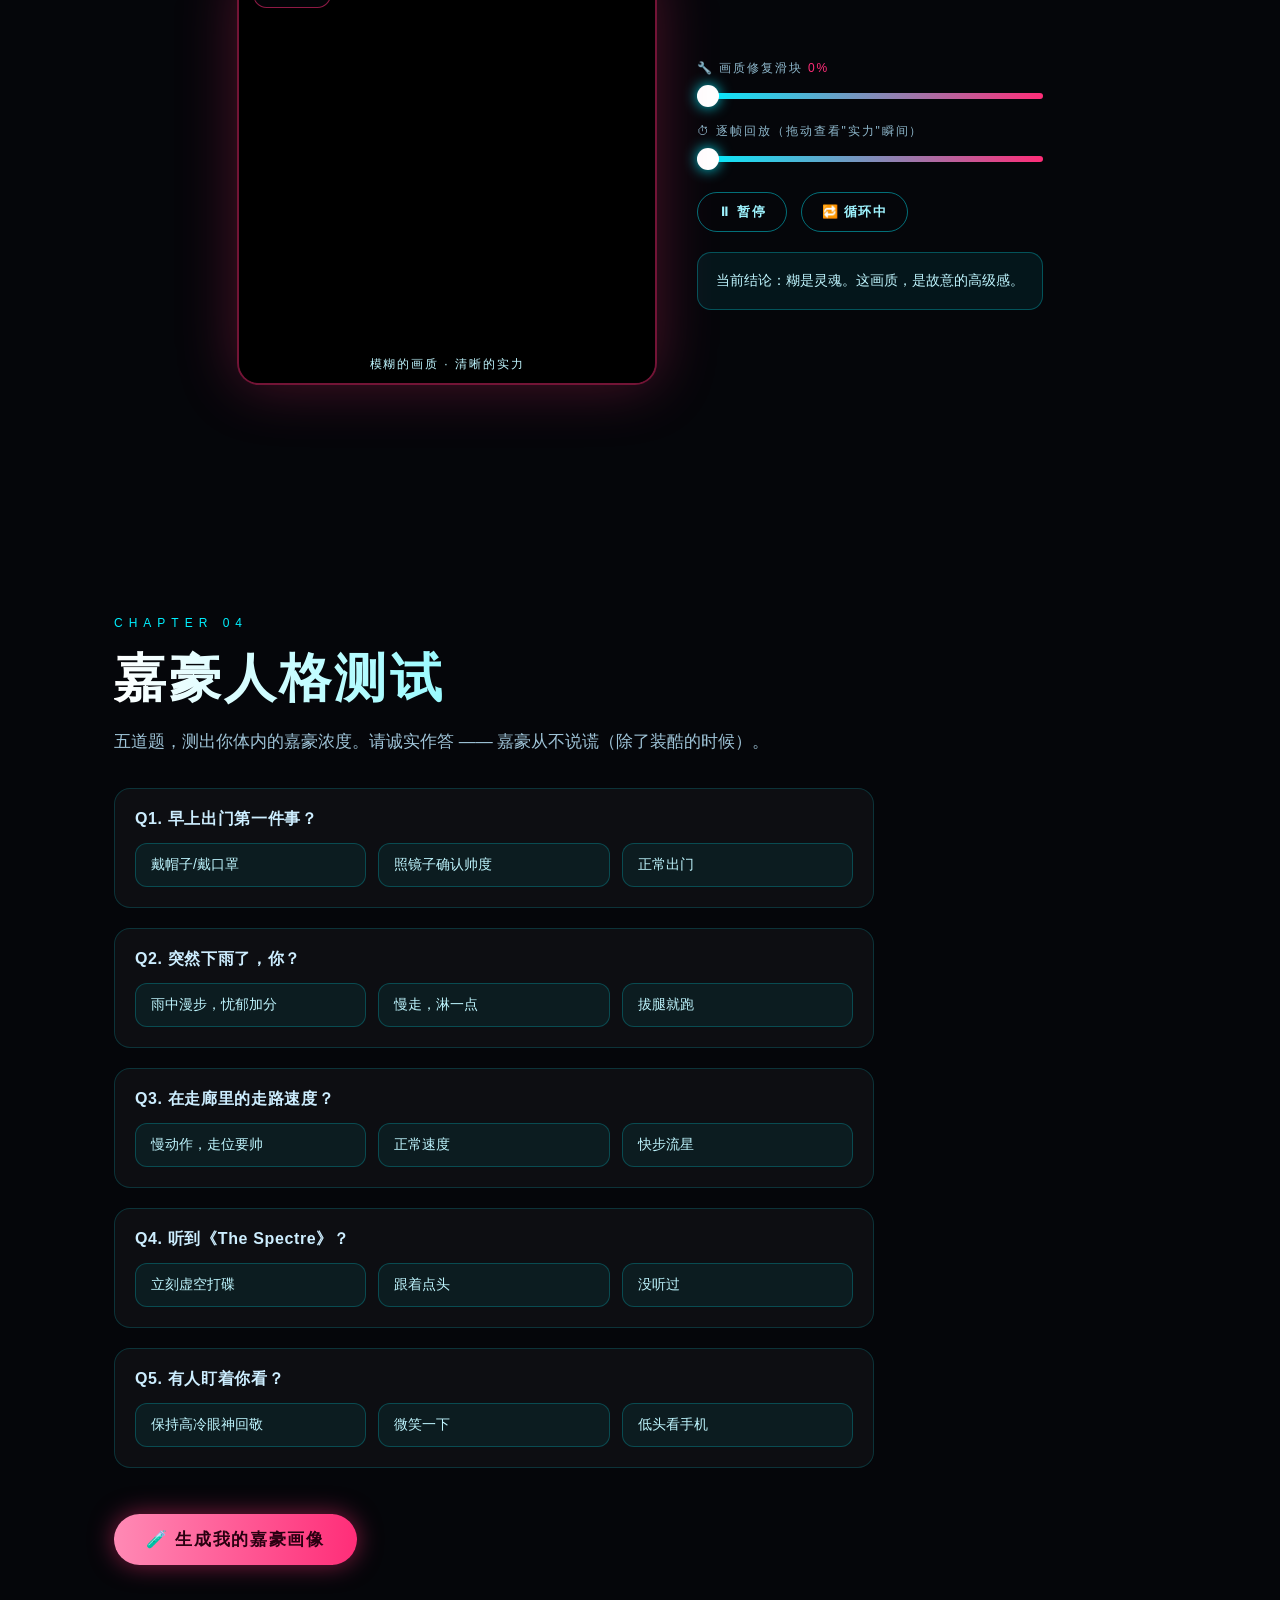
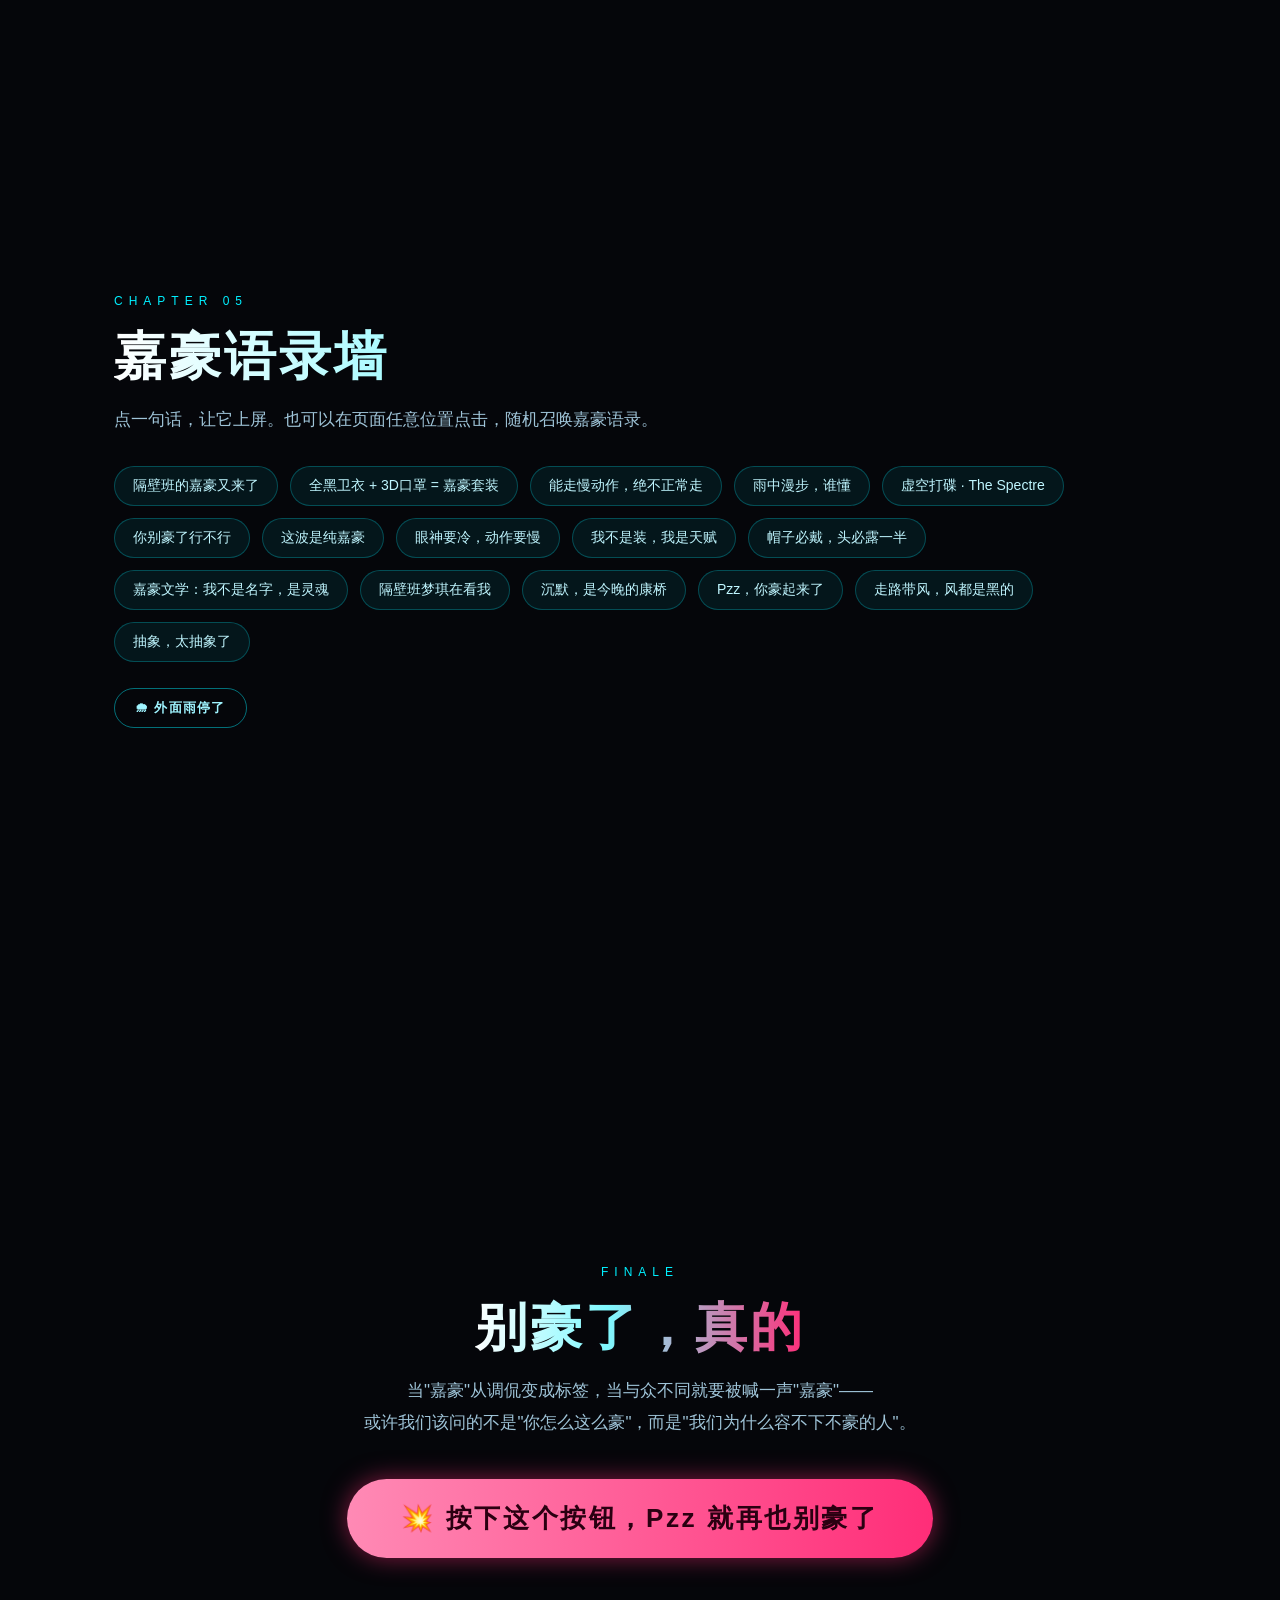
==== commit e08c5447: "fix(Pzz-Jiahao): 视频自动播放被拦截时增加兜底重试 - 浏览器拦截 autoplay 后 play() 静默失败，原代码只 catch 不重试 → 视频一直不动 - 新增 tryPla" ====
--- a/Pzz-Jiahao/index.html
+++ b/Pzz-Jiahao/index.html
@@ -4,6 +4,7 @@
 <meta charset="UTF-8">
 <meta name="viewport" content="width=device-width, initial-scale=1.0">
 <title>Pzz别豪了 · 嘉豪编年史</title>
+<link rel="icon" href="data:image/svg+xml,%3Csvg xmlns='http://www.w3.org/2000/svg' viewBox='0 0 100 100'%3E%3Ctext y='.9em' font-size='90'%3E%F0%9F%95%B6%3C/text%3E%3C/svg%3E">
 <style>
   :root{
     --neon:#00f0ff;--pink:#ff2d78;--ink:#05060a;--txt:#e8f6ff;--dim:#5c8ba3;
@@ -309,7 +310,7 @@
 
 <!-- ============ HERO ============ -->
 <section id="hero">
-  <video id="heroVid" src="video.mp4" autoplay muted loop playsinline></video>
+  <video id="heroVid" src="video.mp4" autoplay muted loop playsinline preload="auto"></video>
   <div class="topfade"></div>
   <div class="heroInner">
     <h1 id="title">Pzz别豪了</h1>
@@ -776,15 +777,47 @@
   toast('Pzz 终于别豪了。世界安静了。');
 };
 
-/* ============ 视频离开视口自动暂停（省解码 / 合成开销） ============ */
+/* ============ 视频播放：自动播放兜底 + 离开视口暂停（省解码 / 合成开销） ============ */
 const heroVid=$('#heroVid');
+
+/* 用户手动暂停过的视频不要被自动恢复 */
+function vidUserPaused(v){return v===mainVid&&mainVidUserPaused;}
+
+function tryPlayVid(v){
+  if(vidUserPaused(v)||!v.paused)return;
+  const p=v.play();
+  if(p&&p.catch)p.catch(()=>{}); /* 被浏览器拦截时静默失败，等用户手势再试 */
+}
+/* 只播视口内、且没被用户暂停的视频（rAF 节流，滚动时不掉帧） */
+let vpTick=false;
+function playVisibleVids(){
+  if(vpTick)return;vpTick=true;
+  requestAnimationFrame(()=>{
+    [heroVid,mainVid].forEach(v=>{
+      if(vidUserPaused(v))return;
+      const r=v.getBoundingClientRect();
+      if(r.bottom>0&&r.top<innerHeight)tryPlayVid(v);
+    });
+    vpTick=false;
+  });
+}
+
 const vidObs=new IntersectionObserver(es=>es.forEach(en=>{
   const v=en.target;
-  if(en.isIntersecting){
-    if(v===heroVid||!mainVidUserPaused)v.play().catch(()=>{});
-  }else v.pause();
+  if(en.isIntersecting)tryPlayVid(v);
+  else v.pause();
 }),{threshold:.02});
 vidObs.observe(heroVid);vidObs.observe(mainVid);
+
+/* 被拦截时的兜底：首次交互 / 页面重新可见 / 数据就绪 都再试一次 */
+['pointerdown','touchstart','keydown','click','scroll'].forEach(ev=>
+  addEventListener(ev,playVisibleVids,{passive:true}));
+addEventListener('visibilitychange',()=>{if(!document.hidden)playVisibleVids();});
+[heroVid,mainVid].forEach(v=>{
+  v.addEventListener('loadeddata',playVisibleVids);
+  v.addEventListener('canplay',playVisibleVids);
+});
+playVisibleVids();
 
 /* ============ 时钟 ============ */
 (function tick(){const d=new Date();
